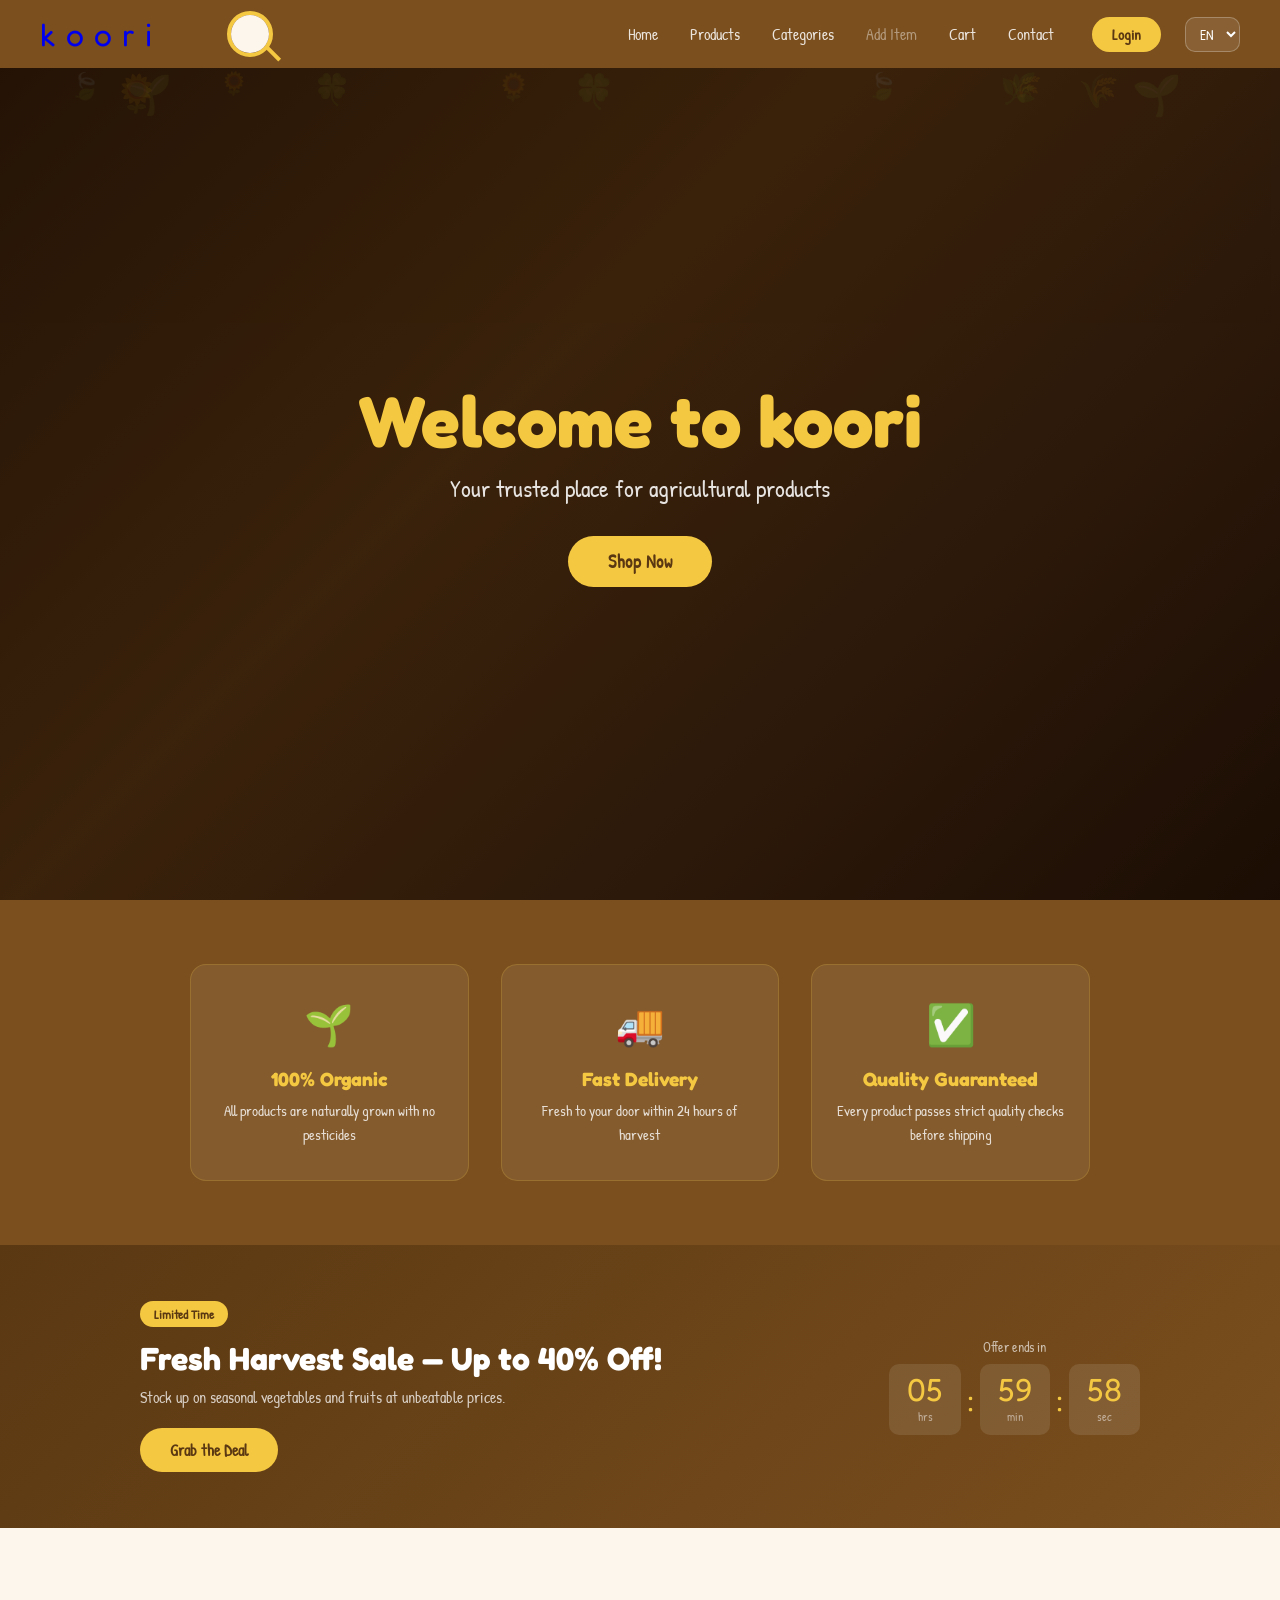
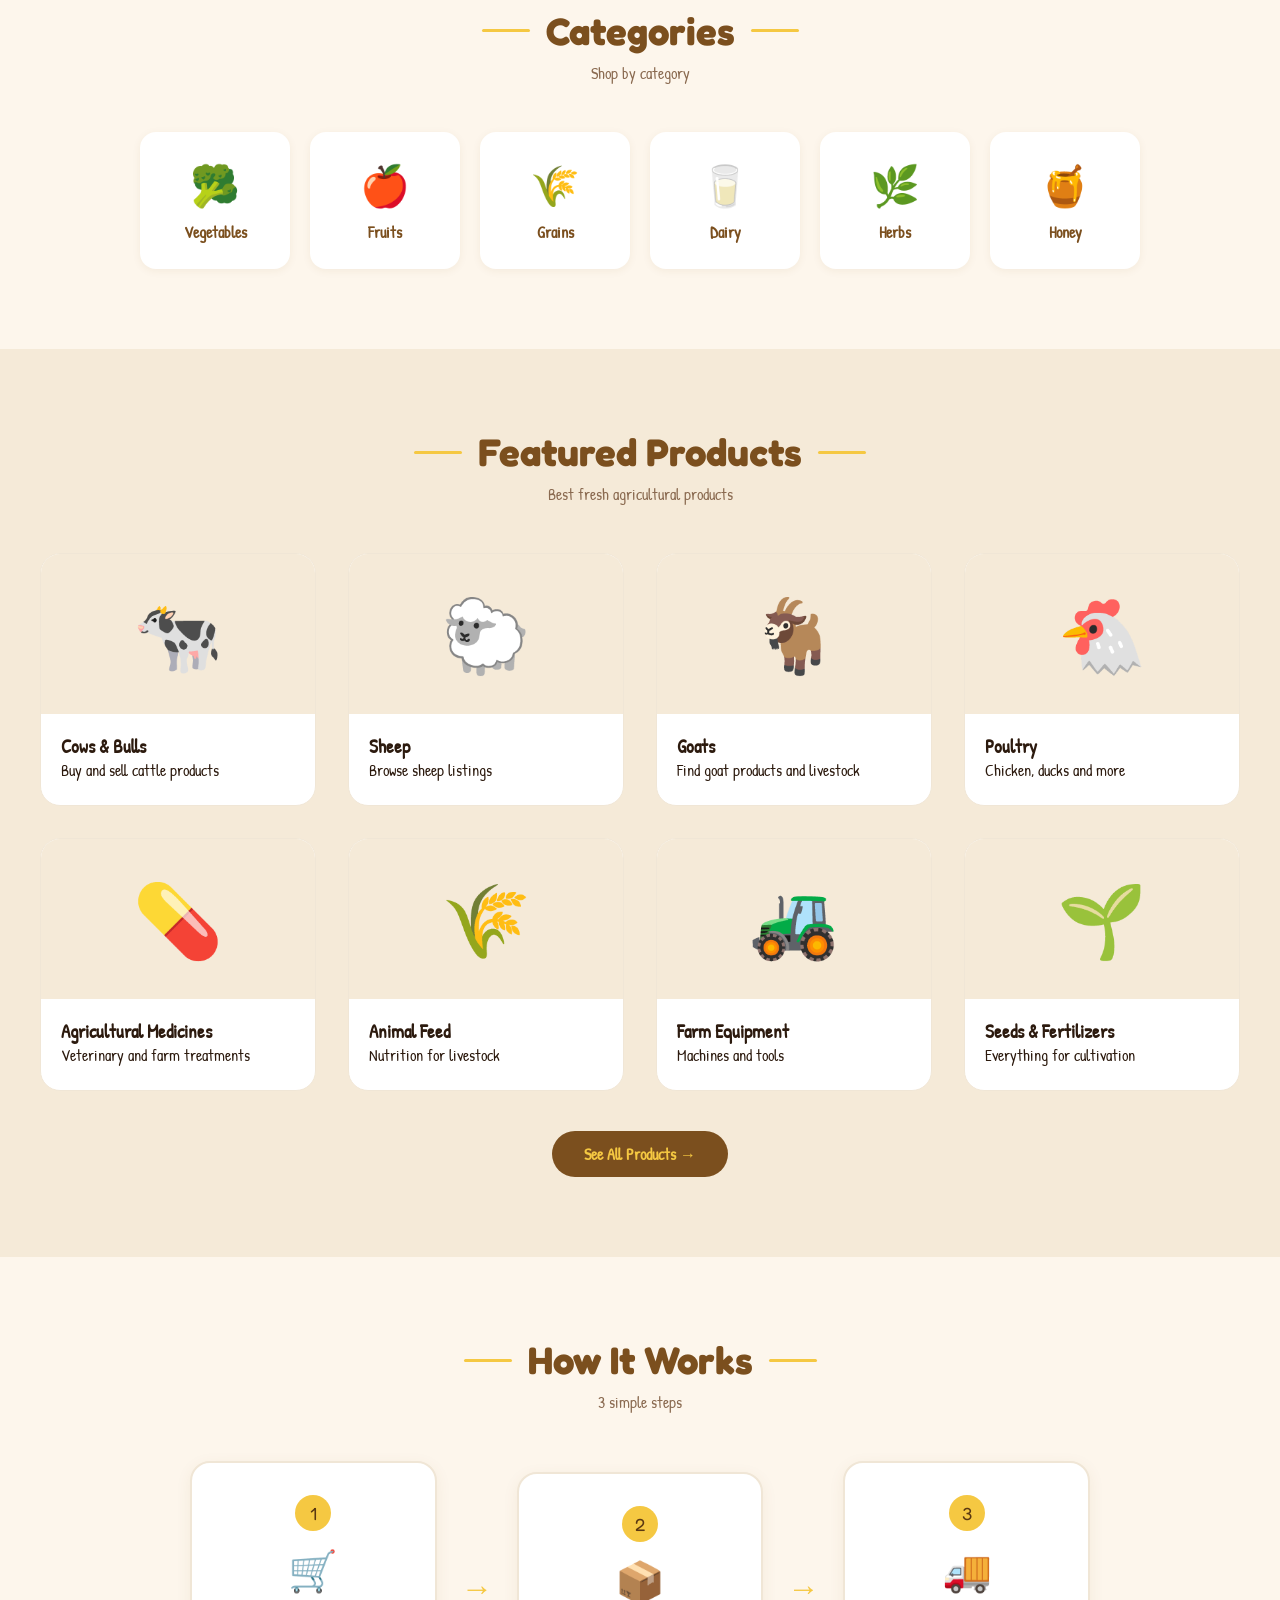
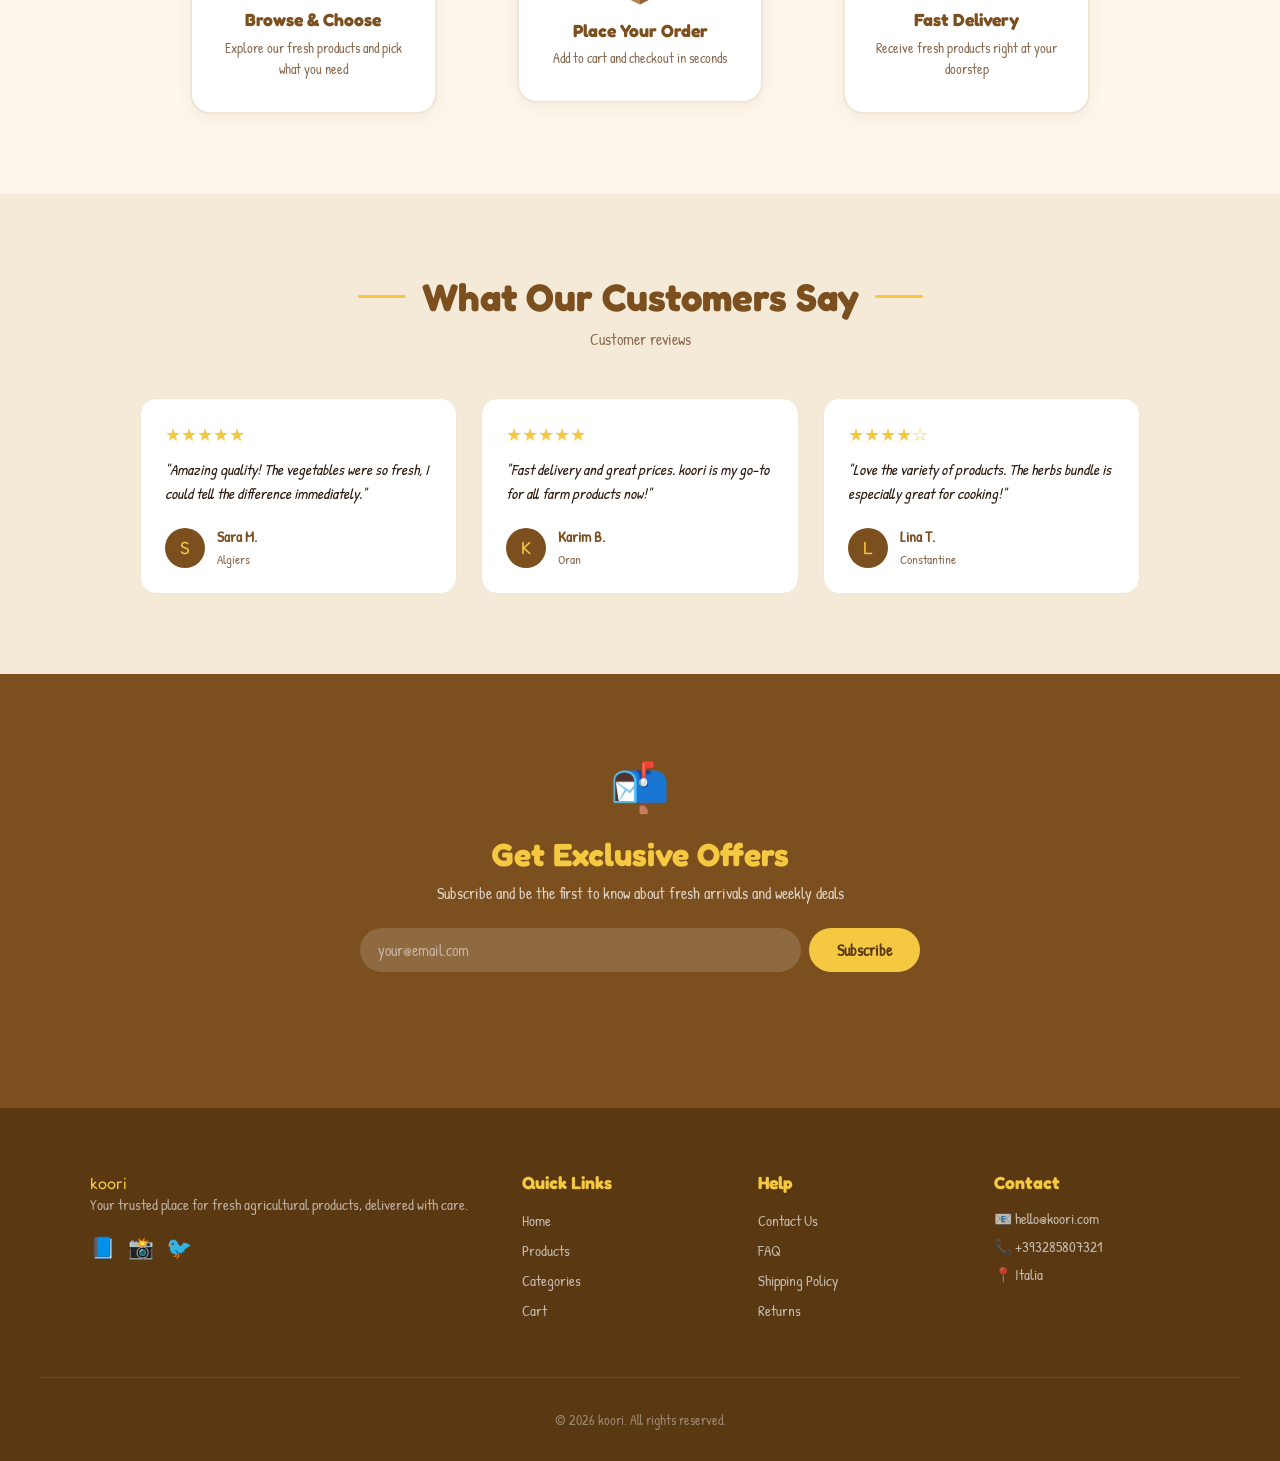
==== index.html @ bd0f0480 "Rename main.html to index.html and fix video source for GitHub Pages deployment" ====
<!DOCTYPE html>
<html lang="en">
<head>
    <meta charset="UTF-8">
    <meta name="viewport" content="width=device-width, initial-scale=1.0">
    <link rel="stylesheet" href="main.css">
    <title>koori</title>
    <link href="https://fonts.googleapis.com/css2?family=Patrick+Hand&family=Fredoka+One&display=swap" rel="stylesheet">
</head>
<body>

<header role="banner">
    <nav class="navbar" role="navigation" aria-label="Main navigation">
        <div class="koori-bg">
            <span class="koori-logo">
                <a href="index.html" class="link-logo" aria-label="koori home">
                <span class="koori-letter1" aria-hidden="true">k</span>
                <span class="koori-letter2" aria-hidden="true">o</span>
                <span class="koori-letter3" aria-hidden="true">o</span>
                <span class="koori-letter4" aria-hidden="true">r</span>
                <span class="koori-letter5" aria-hidden="true">i</span>
                </a>
            </span>

        </div>
        <div class="search-box">
        <input type="text" placeholder="Search products…" id="navSearch" aria-label="Search products" autocomplete="off"/>
        <button type="reset" aria-label="Clear search"></button>
        <div class="search-results" id="searchResults" role="listbox" aria-label="Search suggestions"></div>
        </div>
        <ul class="nav-links" role="list">
            <li><a href="index.html">Home</a></li>
            <li><a href="products.html">Products</a></li>
            <li><a href="categories.html">Categories</a></li>
            <li><a href="#" id="addItemLink">Add Item</a></li>
            <li><a href="cart.html">Cart <span id="cartCount" aria-live="polite" aria-label="items in cart"></span></a></li>
            <li><a href="contact.html">Contact</a></li>
        </ul>
        <button class="hamburger" id="hamburgerBtn" aria-expanded="false" aria-controls="mobileNav" aria-label="Toggle menu">
          <span></span><span></span><span></span>
        </button>
        <div class="nav-icons">
            <a href="login.html" class="login-btn">Login</a>
        </div>
        <div class="language-switcher">
            <select id="languageSelect" aria-label="Select language">
                <option value="en">EN</option>
                <option value="fr">FR</option>
                <option value="ar">AR</option>
                <option value="it">IT</option>
            </select>
        </div>
    </nav>
    <!-- Mobile Nav -->
    <nav class="mobile-nav" id="mobileNav" aria-label="Mobile navigation">
        <a href="index.html">Home</a>
        <a href="products.html">Products</a>
        <a href="categories.html">Categories</a>
        <a href="#" id="addItemLinkMobile">Add Item</a>
        <a href="cart.html">Cart</a>
        <a href="contact.html">Contact</a>
        <a href="login.html">Login</a>
    </nav>
</header>

<main id="main-content">

<!--HERO -->
<section class="hero" aria-label="Welcome banner">
    <video class="hero-video" autoplay muted loop playsinline aria-hidden="true">
        <source src="https://videos.pexels.com/video-files/2882993/2882993-hd_1920_1080_30fps.mp4" type="video/mp4">
    </video>
    <!-- Decorative leaves shown when no video -->
    <div class="hero-leaves" aria-hidden="true" id="heroLeaves"></div>
    <div class="hero-content">
        <h1 class="p1">Welcome to <span class="koori">koori</span></h1>
        <p>Your trusted place for agricultural products</p>
        <a href="products.html" class="hero-btn">Shop Now</a>
    </div>
</section>

<!--WHY KOORI-->
<section class="why-section" aria-label="Why choose koori">
    <div class="why-grid">
        <div class="why-card">
            <div class="why-icon">🌱</div>
            <h3>100% Organic</h3>
            <p>All products are naturally grown with no pesticides</p>
        </div>
        <div class="why-card">
            <div class="why-icon">🚚</div>
            <h3>Fast Delivery</h3>
            <p>Fresh to your door within 24 hours of harvest</p>
        </div>
        <div class="why-card">
            <div class="why-icon">✅</div>
            <h3>Quality Guaranteed</h3>
            <p>Every product passes strict quality checks before shipping</p>
        </div>
    </div>
</section>

<!--OFFERS BANNER-->
<section class="offers-section" aria-label="Current offers and deals">
    <div class="offers-content">
        <div class="offers-text">
            <span class="offers-tag">Limited Time</span>
            <h2>Fresh Harvest Sale — Up to 40% Off!</h2>
            <p>Stock up on seasonal vegetables and fruits at unbeatable prices.</p>
            <a href="products.html" class="offers-btn">Grab the Deal</a>
        </div>
        <div class="countdown-box">
            <p class="countdown-label">Offer ends in</p>
            <div class="countdown">
                <div class="cd-unit"><span id="cd-h">00</span><small>hrs</small></div>
                <div class="cd-sep">:</div>
                <div class="cd-unit"><span id="cd-m">00</span><small>min</small></div>
                <div class="cd-sep">:</div>
                <div class="cd-unit"><span id="cd-s">00</span><small>sec</small></div>
            </div>
        </div>
    </div>
</section>

<!--CATEGORIES-->
<section class="categories-section" id="categories">
    <div class="section-header">
        <h2 class="section-title"><span class="title-line"></span>Categories<span class="title-line"></span></h2>
        <p class="section-sub">Shop by Category</p>
    </div>
    <div class="categories-grid">
        <a href="categories.html?cat=vegetables" class="cat-card">
            <div class="cat-emoji">🥦</div>
            <span>Vegetables</span>
        </a>
        <a href="categories.html?cat=fruits" class="cat-card">
            <div class="cat-emoji">🍎</div>
            <span>Fruits</span>
        </a>
        <a href="categories.html?cat=grains" class="cat-card">
            <div class="cat-emoji">🌾</div>
            <span>Grains</span>
        </a>
        <a href="categories.html?cat=dairy" class="cat-card">
            <div class="cat-emoji">🥛</div>
            <span>Dairy</span>
        </a>
        <a href="categories.html?cat=herbs" class="cat-card">
            <div class="cat-emoji">🌿</div>
            <span>Herbs</span>
        </a>
        <a href="categories.html?cat=honey" class="cat-card">
            <div class="cat-emoji">🍯</div>
            <span>Honey</span>
        </a>
    </div>
</section>


<!-- AGRICULTURAL CATEGORIES-->
<section class="featured" id="featured">

    <div class="section-header">
        <h2 class="section-title">
            <span class="title-line"></span>
            Agricultural Categories
            <span class="title-line"></span>
        </h2>

        <p class="section-sub">
            Choose the category you're looking for
        </p>
    </div>

    <div class="products-grid">

        <a href="cows.html" class="product-card category-card">
            <div class="product-img">
                🐄
            </div>
            <div class="product-info">
                <h3>Cows & Bulls</h3>
                <p>Buy and sell cattle products</p>
            </div>
        </a>

        <a href="sheep.html" class="product-card category-card">
            <div class="product-img">
                🐑
            </div>
            <div class="product-info">
                <h3>Sheep</h3>
                <p>Browse sheep listings</p>
            </div>
        </a>

        <a href="goats.html" class="product-card category-card">
            <div class="product-img">
                🐐
            </div>
            <div class="product-info">
                <h3>Goats</h3>
                <p>Find goat products and livestock</p>
            </div>
        </a>

        <a href="poultry.html" class="product-card category-card">
            <div class="product-img">
                🐔
            </div>
            <div class="product-info">
                <h3>Poultry</h3>
                <p>Chicken, ducks and more</p>
            </div>
        </a>

        <a href="medicines.html" class="product-card category-card">
            <div class="product-img">
                💊
            </div>
            <div class="product-info">
                <h3>Agricultural Medicines</h3>
                <p>Veterinary and farm treatments</p>
            </div>
        </a>

        <a href="feed.html" class="product-card category-card">
            <div class="product-img">
                🌾
            </div>
            <div class="product-info">
                <h3>Animal Feed</h3>
                <p>Nutrition for livestock</p>
            </div>
        </a>

        <a href="equipment.html" class="product-card category-card">
            <div class="product-img">
                🚜
            </div>
            <div class="product-info">
                <h3>Farm Equipment</h3>
                <p>Machines and tools</p>
            </div>
        </a>

        <a href="fertilizers.html" class="product-card category-card">
            <div class="product-img">
                🌱
            </div>
            <div class="product-info">
                <h3>Seeds & Fertilizers</h3>
                <p>Everything for cultivation</p>
            </div>
        </a>

    </div>
    <div class="featured-cta">
        <a href="products.html" class="see-all-btn">See All Listings →</a>
    </div>

</section>

<!--HOW IT WORKS -->
<section class="how-section">
    <div class="section-header">
        <h2 class="section-title"><span class="title-line"></span>How It Works<span class="title-line"></span></h2>
        <p class="section-sub">3 Simple Steps</p>
    </div>
    <div class="how-grid">
        <div class="how-step">
            <div class="how-num">1</div>
            <div class="how-icon">🛒</div>
            <h3>Browse & Choose</h3>
            <p>Explore our fresh products and pick what you need</p>
        </div>
        <div class="how-arrow">→</div>
        <div class="how-step">
            <div class="how-num">2</div>
            <div class="how-icon">📦</div>
            <h3>Place Your Order</h3>
            <p>Add to cart and checkout in seconds</p>
        </div>
        <div class="how-arrow">→</div>
        <div class="how-step">
            <div class="how-num">3</div>
            <div class="how-icon">🚚</div>
            <h3>Fast Delivery</h3>
            <p>Receive fresh products right at your doorstep</p>
        </div>
    </div>
</section>

<!--TESTIMONIALS -->
<section class="testimonials-section">
    <div class="section-header">
        <h2 class="section-title"><span class="title-line"></span>What Our Customers Say<span class="title-line"></span></h2>
        <p class="section-sub">آراء عملائنا</p>
    </div>
    <div class="testimonials-grid">
        <div class="testi-card">
            <div class="testi-stars">★★★★★</div>
            <p class="testi-text">"Amazing quality! The vegetables were so fresh, I could tell the difference immediately."</p>
            <div class="testi-author">
                <div class="testi-avatar">S</div>
                <div>
                    <strong>Sara M.</strong>
                    <span>Algiers</span>
                </div>
            </div>
        </div>
        <div class="testi-card">
            <div class="testi-stars">★★★★★</div>
            <p class="testi-text">"Fast delivery and great prices. koori is my go-to for all farm products now!"</p>
            <div class="testi-author">
                <div class="testi-avatar">K</div>
                <div>
                    <strong>Karim B.</strong>
                    <span>Oran</span>
                </div>
            </div>
        </div>
        <div class="testi-card">
            <div class="testi-stars">★★★★☆</div>
            <p class="testi-text">"Love the variety of products. The herbs bundle is especially great for cooking!"</p>
            <div class="testi-author">
                <div class="testi-avatar">L</div>
                <div>
                    <strong>Lina T.</strong>
                    <span>Constantine</span>
                </div>
            </div>
        </div>
    </div>
</section>

<!-- ═══ NEWSLETTER ═══ -->
<section class="newsletter-section" aria-label="Newsletter signup">
    <div class="newsletter-box">
        <div class="newsletter-icon" aria-hidden="true">📬</div>
        <h2>Get Exclusive Offers</h2>
        <p>Subscribe and be the first to know about fresh arrivals and weekly deals</p>
        <form class="newsletter-form" onsubmit="subscribeNewsletter(event)" novalidate>
            <input type="email" id="newsletterEmail" placeholder="your@email.com" class="newsletter-input" required aria-label="Email address for newsletter">
            <button type="submit" class="newsletter-btn">Subscribe</button>
        </form>
        <p class="newsletter-note" id="newsletterMsg" role="status" aria-live="polite"></p>
    </div>
</section>

</main>

<!--FOOTER -->
<footer class="footer" role="contentinfo">
    <div class="footer-grid">
        <div class="footer-brand">
            <span class="koori">koori</span>
            <p>Your trusted place for fresh agricultural products, delivered with care.</p>
            <div class="footer-socials">
                <a href="#">📘</a>
                <a href="#">📸</a>
                <a href="#">🐦</a>
            </div>
        </div>
        <div class="footer-links-col">
            <h4>Quick Links</h4>
            <ul>
                <li><a href="index.html">Home</a></li>
                <li><a href="products.html">Products</a></li>
                <li><a href="categories.html">Categories</a></li>
                <li><a href="cart.html">Cart</a></li>
            </ul>
        </div>
        <div class="footer-links-col">
            <h4>Help</h4>
            <ul>
                <li><a href="contact.html">Contact Us</a></li>
                <li><a href="#">FAQ</a></li>
                <li><a href="#">Shipping Policy</a></li>
                <li><a href="#">Returns</a></li>
            </ul>
        </div>
        <div class="footer-links-col">
            <h4>Contact</h4>
            <ul>
                <li>📧 hello@koori.com</li>
                <li>📞 +393285807321</li>
                <li>📍 Italia</li>
            </ul>
        </div>
    </div>
    <div class="footer-bottom">
        <p>© 2026 koori. All rights reserved.</p>
    </div>
</footer>
<!-- toast -->
<div class="cart-toast" id="cartToast" role="status" aria-live="polite"></div>

<script src="main.js"></script>
</body>
</html>
---- main.css ----
/*VARIABLES */
:root {
  --brown:      #7B4F1E;
  --brown-dark: #5a3812;
  --gold:       #F5C842;
  --gold-light: #fde98a;
  --cream:      #fdf6ec;
  --cream-dark: #f5ead8;
  --text:       #2c1a0e;
  --text-muted: #8a6a50;
  --white:      #ffffff;
  --radius:     10px;
  --nav-h:      68px;
}

/*RESET */
*, *::before, *::after { box-sizing: border-box; margin: 0; padding: 0; }
html { scroll-behavior: smooth; }

body {
  font-family: 'Patrick Hand', cursive;
  background: var(--cream);
  color: var(--text);
  min-height: 100vh;
}

/* SKIP LINK (accessibility)*/
.skip-link {
  position: absolute; top: -100%; left: 1rem;
  background: var(--gold); color: var(--brown-dark);
  padding: 8px 18px; border-radius: 0 0 8px 8px;
  font-weight: 700; z-index: 9999; text-decoration: none;
  transition: top 0.2s;
}
.skip-link:focus { top: 0; }
/*SHARED SECTION HELPERS*/
.section-header { text-align: center; margin-bottom: 3rem; }

.section-title {
  display: flex;
  align-items: center;
  justify-content: center;
  gap: 1rem;
  font-family: 'Fredoka One', cursive;
  font-size: clamp(1.8rem, 4vw, 2.4rem);
  color: var(--brown);
  margin-bottom: 0.5rem;
}

.title-line {
  display: inline-block;
  width: 48px;
  height: 3px;
  background: var(--gold);
  border-radius: 99px;
  flex-shrink: 0;
}

.section-sub { color: var(--text-muted); font-size: 1rem; }

/*NAVBAR*/
.navbar {
  display: flex;
  align-items: center;
  gap: 1.5rem;
  padding: 0 2.5rem;
  height: var(--nav-h);
  background: var(--brown);
  position: sticky;
  top: 0;
  z-index: 100;
  flex-wrap: wrap;
}

.koori-bg { display: inline-block; flex-shrink: 0; }

.koori-logo {
  font-family: 'Fredoka One', cursive;
  font-size: 32px;
  color: var(--gold);
  letter-spacing: 1px;
  display: flex;
  gap: 3px;
  cursor: grab;
  text-decoration: none;
}
.link-logo { text-decoration: none; }

/* animated letters */
.koori-letter1 { display: inline-block; animation: floatLetter 1.00s ease-in-out infinite; }
.koori-letter2 { display: inline-block; animation: floatLetter 1.09s ease-in-out infinite; }
.koori-letter3 { display: inline-block; animation: floatLetter 1.18s ease-in-out infinite; }
.koori-letter4 { display: inline-block; animation: floatLetter 1.27s ease-in-out infinite; }
.koori-letter5 { display: inline-block; animation: floatLetter 1.36s ease-in-out infinite; }

@keyframes floatLetter {
  0%, 100% { transform: translateY(0);     color: var(--gold); }
  50%       { transform: translateY(-6px);  color: var(--gold-light); }
}

/* search bar */
.search-box {
  font-size: 16px;
  border: solid 0.3em #F5C842;
  display: inline-block;
  position: relative;
  border-radius: 2.5em;
  margin-left: 50px;
  flex-shrink: 0;
}
.search-box input[type="text"] {
  font-family: 'Patrick Hand', cursive;
  font-size: 15px;
  font-weight: bold;
  color: #2c1a0e;
  width: 2.5em;
  height: 2.5em;
  padding: 0.3em 2.1em 0.3em 0.4em;
  border: none;
  box-sizing: border-box;
  border-radius: 2.5em;
  background: #fdf6ec;
  transition: width 800ms cubic-bezier(0.68, -0.55, 0.27, 1.55) 150ms;
  cursor: pointer;
}
.search-box input[type="text"]:focus { outline: none; cursor: text; }
.search-box input[type="text"]:focus,
.search-box input[type="text"]:not(:placeholder-shown) {
  width: 16em;
  transition: width 800ms cubic-bezier(0.68, -0.55, 0.27, 1.55);
}
.search-box input[type="text"]:focus + button[type="reset"],
.search-box input[type="text"]:not(:placeholder-shown) + button[type="reset"] {
  transform: rotate(-45deg) translateY(0);
  transition: transform 150ms ease-out 800ms;
}
.search-box input[type="text"]:focus + button[type="reset"]:after,
.search-box input[type="text"]:not(:placeholder-shown) + button[type="reset"]:after {
  opacity: 1;
  transition: top 150ms ease-out 950ms, right 150ms ease-out 950ms,
              opacity 150ms ease 950ms;
}
.search-box button[type="reset"] {
  background-color: transparent;
  width: 1.4em; height: 1.4em;
  border: 0; padding: 0; outline: 0; cursor: pointer;
  display: flex; justify-content: center; align-items: center;
  position: absolute;
  top: calc(2.5em / 2 - 1.4em / 2);
  right: calc(2.5em / 2 - 1.4em / 2);
  transform: rotate(-45deg) translateY(calc(2.5em - 0.3em));
  transition: transform 150ms ease-out 150ms;
}
.search-box button[type="reset"]:before,
.search-box button[type="reset"]:after {
  content: "";
  background-color: #F5C842;
  width: 0.3em; height: 1.4em;
  position: absolute;
}
.search-box button[type="reset"]:after {
  transform: rotate(90deg);
  opacity: 0;
  transition: transform 150ms ease-out, opacity 150ms ease-out;
}
/* nav links */
.nav-links { display: flex; list-style: none; gap: 0.25rem; margin-left: auto; }
.nav-links a {
  display: block; padding: 6px 14px;
  color: rgba(255,255,255,0.85); text-decoration: none;
  font-size: 1rem; border-radius: var(--radius);
  transition: background 0.2s, color 0.2s;
}
.nav-links a:hover,
.nav-links a:focus { background: rgba(245,200,66,0.15); color: var(--gold); outline: none; }

/* hamburger */
.hamburger {
  display: none; flex-direction: column; justify-content: center; gap: 5px;
  width: 36px; height: 36px; background: none; border: none;
  cursor: pointer; margin-left: auto; padding: 4px;
}
.hamburger span {
  display: block; height: 3px; background: var(--gold);
  border-radius: 3px; transition: transform 0.3s, opacity 0.3s;
}
.hamburger[aria-expanded="true"] span:nth-child(1) { transform: translateY(8px) rotate(45deg); }
.hamburger[aria-expanded="true"] span:nth-child(2) { opacity: 0; }
.hamburger[aria-expanded="true"] span:nth-child(3) { transform: translateY(-8px) rotate(-45deg); }

/* mobile dropdown */
.mobile-nav {
  display: none; flex-direction: column; gap: 0;
  background: var(--brown-dark); padding: 0.5rem 1rem 1rem;
}
.mobile-nav.open { display: flex; }
.mobile-nav a {
  color: rgba(255,255,255,0.85); text-decoration: none;
  padding: 10px 6px; border-bottom: 1px solid rgba(255,255,255,0.08);
  font-size: 1rem; transition: color 0.2s;
}
.mobile-nav a:hover { color: var(--gold); }

/* login + language */
.nav-icons { flex-shrink: 0; }
.login-btn {
  display: inline-block; padding: 7px 20px;
  background: var(--gold); color: var(--brown-dark);
  font-family: 'Patrick Hand', cursive; font-size: 0.95rem;
  font-weight: 700; text-decoration: none; border-radius: 99px;
  transition: background 0.2s, transform 0.15s;
}
.login-btn:hover { background: var(--gold-light); transform: scale(1.04); }

.language-switcher select {
  padding: 6px 10px; border-radius: var(--radius);
  border: 1.5px solid rgba(255,255,255,0.25);
  background: rgba(255,255,255,0.1); color: var(--white);
  font-family: 'Patrick Hand', cursive; font-size: 0.9rem;
  outline: none; cursor: pointer;
  transition: border-color 0.2s;
}
.language-switcher select:hover,
.language-switcher select:focus { border-color: var(--gold); }
.language-switcher option { background: var(--brown-dark); color: var(--white); }

/* cart badge */
#cartCount {
  display: none;
  background: var(--gold);
  color: var(--brown-dark);
  font-size: 0.7rem;
  font-weight: 700;
  border-radius: 99px;
  padding: 1px 6px;
  margin-left: 4px;
  vertical-align: middle;
}

/*hero*/
.hero {
  position: relative; width: 100%;
  height: calc(100vh - var(--nav-h)); min-height: 480px;
  overflow: hidden; display: flex; align-items: center; justify-content: center;
  /* Fallback gradient when video isn't available */
  background: linear-gradient(135deg, #2d1a08 0%, #5a3812 40%, #3d2510 70%, #1a0d04 100%);
}
.hero-video {
  position: absolute; inset: 0;
  width: 100%; height: 100%; object-fit: cover; z-index: 0;
}
/* decorative floating leaves shown when video fails */
.hero-leaves {
  position: absolute; inset: 0; z-index: 1; pointer-events: none; overflow: hidden;
}
.hero-leaf {
  position: absolute; font-size: 2rem; opacity: 0.15;
  animation: leafDrift linear infinite;
}
@keyframes leafDrift {
  0%   { transform: translateY(110%) rotate(0deg); opacity: 0; }
  10%  { opacity: 0.15; }
  90%  { opacity: 0.10; }
  100% { transform: translateY(-10%) rotate(360deg); opacity: 0; }
}
.hero::after {
  content: ''; position: absolute; inset: 0;
  background: rgba(30,14,4,0.52); z-index: 1;
}

.hero-content {
  position: relative; z-index: 2; text-align: center;
  color: var(--white); padding: 2rem;
  animation: heroFadeUp 0.9s ease both;
}
.hero-content h1 {
  font-family: 'Fredoka One', cursive;
  font-size: clamp(2.4rem, 6vw, 4.5rem);
  color: var(--gold); margin-bottom: 0.75rem; line-height: 1.1;
}
.hero-content p {
  font-size: clamp(1rem, 2.5vw, 1.5rem);
  color: rgba(255,255,255,0.88); margin-bottom: 2rem;
}
.hero-btn {
  display: inline-block; padding: 14px 40px;
  background: var(--gold); color: var(--brown-dark);
  font-family: 'Patrick Hand', cursive; font-size: 1.1rem;
  font-weight: 700; text-decoration: none; border-radius: 99px;
  letter-spacing: 0.5px; transition: background 0.2s, transform 0.2s;
}
.hero-btn:hover { background: var(--gold-light); transform: scale(1.06); }

/* koori brand word (here)*/
.koori {
  display: inline-block;
  font-family: 'Fredoka One', cursive;
  color: var(--gold);
  font-size: inherit;
  animation: kooriPulse 1.2s ease-in-out infinite;
  cursor: default;
}
.koori:hover {
  text-shadow: 0 0 12px var(--gold), 0 0 28px var(--gold);
  animation-play-state: paused;
}

@keyframes kooriPulse {
  0%, 50%, 100% { transform: scale(1); }
  25%, 75%      { transform: scale(1.12); }
}
@keyframes heroFadeUp {
  from { opacity: 0; transform: translateY(28px); }
  to   { opacity: 1; transform: translateY(0); }
}

/*WHY KOORI*/
.why-section {
  padding: 4rem 2.5rem;
  background: var(--brown);          /* dark brown so white text is readable */
}
.why-grid {
  display: grid;
  grid-template-columns: repeat(auto-fit, minmax(220px, 1fr));
  gap: 2rem; max-width: 900px; margin: 0 auto;
}
.why-card {
  text-align: center; padding: 2rem 1.5rem;
  background: rgba(255,255,255,0.07);
  border-radius: 16px;
  border: 1px solid rgba(245,200,66,0.2);
  transition: transform 0.25s, background 0.25s;
}
.why-card:hover {
  transform: translateY(-6px);
  background: rgba(255,255,255,0.12);
}
.why-icon { font-size: 2.5rem; margin-bottom: 1rem; }
.why-card h3 {
  font-family: 'Fredoka One', cursive;
  color: var(--gold); font-size: 1.2rem; margin-bottom: 0.5rem;
}
.why-card p { color: rgba(255,255,255,0.80); font-size: 0.95rem; line-height: 1.6; }
/*OFFERS BANNER*/
.offers-section {
  padding: 3.5rem 2.5rem;
  background: linear-gradient(135deg, var(--brown-dark), var(--brown));
}
.offers-content {
  max-width: 1000px; margin: 0 auto;
  display: flex; align-items: center;
  justify-content: space-between; gap: 2rem;
  flex-wrap: wrap;
}
.offers-tag {
  display: inline-block; padding: 4px 14px;
  background: var(--gold); color: var(--brown-dark);
  border-radius: 99px; font-size: 0.82rem;
  font-weight: 700; margin-bottom: 0.75rem;
}
.offers-text h2 {
  font-family: 'Fredoka One', cursive;
  font-size: clamp(1.4rem, 3vw, 2rem);
  color: var(--white); margin-bottom: 0.5rem;
}
.offers-text p { color: rgba(255,255,255,0.75); margin-bottom: 1.25rem; }
.offers-btn {
  display: inline-block; padding: 11px 30px;
  background: var(--gold); color: var(--brown-dark);
  font-family: 'Patrick Hand', cursive; font-size: 1rem;
  font-weight: 700; text-decoration: none; border-radius: 99px;
  transition: background 0.2s, transform 0.15s;
}
.offers-btn:hover { background: var(--gold-light); transform: scale(1.05); }

/* countdown */
.countdown-box { text-align: center; }
.countdown-label { color: rgba(255,255,255,0.65); font-size: 0.85rem; margin-bottom: 0.5rem; }
.countdown { display: flex; align-items: center; gap: 6px; }
.cd-unit {
  display: flex; flex-direction: column; align-items: center;
  background: rgba(255,255,255,0.1); border-radius: 10px;
  padding: 10px 18px; min-width: 64px;
}
.cd-unit span {
  font-family: 'Fredoka One', cursive;
  font-size: 2rem; color: var(--gold); line-height: 1;
}
.cd-unit small { color: rgba(255,255,255,0.5); font-size: 0.75rem; margin-top: 2px; }
.cd-sep { font-family: 'Fredoka One', cursive; font-size: 2rem; color: var(--gold); }
/*CATEGORIES*/
.categories-section { padding: 5rem 2.5rem; background: var(--cream); }
.categories-grid {
  display: grid;
  grid-template-columns: repeat(auto-fill, minmax(150px, 1fr));
  gap: 1.25rem; max-width: 1000px; margin: 0 auto;
}
.cat-card {
  display: flex; flex-direction: column; align-items: center;
  gap: 0.6rem; padding: 1.5rem 1rem;
  background: var(--white); border-radius: 16px;
  border: 2px solid transparent; text-decoration: none;
  color: var(--brown); font-size: 1rem; font-weight: 700;
  transition: border-color 0.2s, transform 0.2s, background 0.2s;
  box-shadow: 0 2px 8px rgba(123,79,30,0.07);
}
.cat-card:hover {
  border-color: var(--gold);
  background: #fffbf0;
  transform: translateY(-4px);
  box-shadow: 0 8px 20px rgba(123,79,30,0.13);
}
.cat-emoji { font-size: 2.5rem; }

/*FEATURED*/
.featured { padding: 5rem 2.5rem; background: var(--cream-dark); }

.products-grid {
  display: grid;
  grid-template-columns: repeat(auto-fill, minmax(260px, 1fr));
  gap: 2rem; max-width: 1200px; margin: 0 auto;
}

/* product card (shared by featured & category pages) */
.product-card {
  position: relative;
  display: flex; flex-direction: column;
  text-decoration: none; color: inherit;
  background: var(--white);
  border-radius: 20px; overflow: hidden;
  border: 1.5px solid #f0e6d6;
  transition: transform 0.3s ease, box-shadow 0.3s ease;
  animation: cardFadeUp 0.5s ease both;
}
.product-card:hover {
  transform: translateY(-8px);
  box-shadow: 0 15px 30px rgba(123,79,30,0.13);
}

/* category variant */

.product-img {
  height: 160px;
  display: flex; align-items: center; justify-content: center;
  background: var(--cream-dark); font-size: 72px;
  transition: transform 0.3s ease;
}
.product-card:hover .product-img { transform: scale(1.05); }

.product-info { padding: 1.25rem 1.25rem 1.5rem; flex-grow: 1; display: flex; flex-direction: column; }
.product-name {
  font-family: 'Fredoka One', cursive;
  color: var(--brown); font-size: 1.1rem; margin-bottom: 0.3rem;
}
.product-desc { color: var(--text-muted); font-size: 0.88rem; flex-grow: 1; margin-bottom: 0.75rem; }
.product-price { color: var(--brown); font-weight: 700; font-size: 1.05rem; margin-bottom: 0.9rem; }

.add-to-cart-btn {
  display: flex; align-items: center; justify-content: center; gap: 6px;
  padding: 9px 0; border: none; border-radius: 99px;
  background: var(--brown); color: var(--gold);
  font-family: 'Patrick Hand', cursive; font-size: 0.95rem;
  cursor: pointer; transition: background 0.2s, transform 0.15s;
  width: 100%;
}
.add-to-cart-btn:hover { background: var(--brown-dark); transform: scale(1.03); }

/* badge */
.product-badge {
  position: absolute; top: 12px; right: 12px;
  padding: 4px 12px; border-radius: 99px;
  font-size: 0.75rem; font-weight: 700;
  color: var(--white); z-index: 2;
}
.product-badge.new     { background: #786038; }
.product-badge.sale    { background: #c0392b; }
.product-badge.popular { background: #a67c43; }

/* see all */
.featured-cta { text-align: center; margin-top: 2.5rem; }
.see-all-btn {
  display: inline-block; padding: 12px 32px;
  background: var(--brown); color: var(--gold);
  font-family: 'Patrick Hand', cursive; font-size: 1rem;
  font-weight: 700; text-decoration: none; border-radius: 99px;
  transition: background 0.2s, transform 0.15s;
}
.see-all-btn:hover { background: var(--brown-dark); transform: scale(1.04); }

@keyframes cardFadeUp {
  from { opacity: 0; transform: translateY(20px); }
  to   { opacity: 1; transform: translateY(0); }
}

/*HOW IT WORKS*/
.how-section { padding: 5rem 2.5rem; background: var(--cream); }

.how-grid {
  display: flex;
  align-items: center;
  justify-content: center;
  gap: 1.5rem;
  max-width: 900px;
  margin: 0 auto;
  flex-wrap: wrap;
}

.how-step {
  flex: 1; min-width: 200px; max-width: 260px;
  text-align: center; padding: 2rem 1.5rem;
  background: var(--white); border-radius: 20px;
  border: 2px solid #f0e6d6;
  box-shadow: 0 4px 16px rgba(123,79,30,0.07);
  transition: transform 0.25s, box-shadow 0.25s;
}
.how-step:hover {
  transform: translateY(-6px);
  box-shadow: 0 12px 28px rgba(123,79,30,0.13);
}

.how-num {
  display: inline-flex; align-items: center; justify-content: center;
  width: 36px; height: 36px; border-radius: 50%;
  background: var(--gold); color: var(--brown-dark);
  font-family: 'Fredoka One', cursive; font-size: 1.1rem;
  margin-bottom: 0.75rem;
}
.how-icon { font-size: 2.5rem; margin-bottom: 0.75rem; }
.how-step h3 {
  font-family: 'Fredoka One', cursive;
  color: var(--brown); font-size: 1.1rem; margin-bottom: 0.4rem;
}
.how-step p { color: var(--text-muted); font-size: 0.9rem; line-height: 1.5; }

.how-arrow {
  font-size: 2rem; color: var(--gold);
  flex-shrink: 0; user-select: none;
}

/*TESTIMONIALS*/
.testimonials-section { padding: 5rem 2.5rem; background: var(--cream-dark); }
.testimonials-grid {
  display: grid;
  grid-template-columns: repeat(auto-fill, minmax(260px, 1fr));
  gap: 1.5rem; max-width: 1000px; margin: 0 auto;
}
.testi-card {
  background: var(--white); border-radius: 16px;
  padding: 1.5rem; border: 1.5px solid #f0e6d6;
  transition: transform 0.25s, box-shadow 0.25s;
}
.testi-card:hover {
  transform: translateY(-4px);
  box-shadow: 0 10px 24px rgba(123,79,30,0.10);
}
.testi-stars { color: var(--gold); font-size: 1.1rem; margin-bottom: 0.75rem; }
.testi-text {
  font-size: 0.95rem; color: var(--text);
  line-height: 1.6; margin-bottom: 1.25rem; font-style: italic;
}
.testi-author { display: flex; align-items: center; gap: 0.75rem; }
.testi-avatar {
  width: 40px; height: 40px; border-radius: 50%;
  background: var(--brown); color: var(--gold);
  font-family: 'Fredoka One', cursive; font-size: 1.1rem;
  display: flex; align-items: center; justify-content: center;
  flex-shrink: 0;
}
.testi-author strong { display: block; color: var(--brown); font-size: 0.95rem; }
.testi-author span   { color: var(--text-muted); font-size: 0.82rem; }

/*NEWSLETTER*/
.newsletter-section { padding: 5rem 2.5rem; background: var(--brown); }
.newsletter-box { max-width: 560px; margin: 0 auto; text-align: center; }
.newsletter-icon { font-size: 3rem; margin-bottom: 1rem; }
.newsletter-box h2 {
  font-family: 'Fredoka One', cursive;
  font-size: 2rem; color: var(--gold); margin-bottom: 0.5rem;
}
.newsletter-box > p { color: rgba(255,255,255,0.75); margin-bottom: 1.5rem; }
.newsletter-form {
  display: flex; gap: 0.5rem; flex-wrap: wrap; justify-content: center;
}
.newsletter-input {
  flex: 1; min-width: 220px; height: 44px; padding: 0 18px;
  border: none; outline: none; border-radius: 99px;
  font-family: 'Patrick Hand', cursive; font-size: 1rem;
  background: rgba(255,255,255,0.15); color: var(--white);
  transition: background 0.2s;
}
.newsletter-input::placeholder { color: rgba(255,255,255,0.5); }
.newsletter-input:focus { background: rgba(255,255,255,0.22); }
.newsletter-btn {
  height: 44px; padding: 0 28px; border: none; border-radius: 99px;
  background: var(--gold); color: var(--brown-dark);
  font-family: 'Patrick Hand', cursive; font-size: 1rem;
  font-weight: 700; cursor: pointer;
  transition: background 0.2s, transform 0.15s;
}
.newsletter-btn:hover { background: var(--gold-light); transform: scale(1.05); }
.newsletter-note {
  margin-top: 0.75rem; color: var(--gold-light);
  font-size: 0.9rem; min-height: 1.2rem;
}

/*FOOTER*/
.footer { background: var(--brown-dark); padding: 4rem 2.5rem 2rem; }
.footer-grid {
  display: grid;
  grid-template-columns: 2fr 1fr 1fr 1fr;
  gap: 2.5rem; max-width: 1100px; margin: 0 auto 3rem;
}

.footer-logo {
  font-family: 'Fredoka One', cursive;
  font-size: 2rem; color: var(--gold);
  display: block; margin-bottom: 0.75rem;
}
.footer-brand p {
  color: rgba(255,255,255,0.6);
  font-size: 0.92rem; line-height: 1.6; margin-bottom: 1rem;
}
.footer-socials { display: flex; gap: 0.75rem; }
.footer-socials a {
  font-size: 1.3rem; text-decoration: none;
  transition: transform 0.2s;
}
.footer-socials a:hover { transform: scale(1.2); }

.footer-links-col h4 {
  font-family: 'Fredoka One', cursive;
  color: var(--gold); font-size: 1.1rem; margin-bottom: 1rem;
}
.footer-links-col ul { list-style: none; }
.footer-links-col ul li { margin-bottom: 0.5rem; }
.footer-links-col ul li a {
  color: rgba(255,255,255,0.65); text-decoration: none;
  font-size: 0.92rem; transition: color 0.2s;
}
.footer-links-col ul li a:hover { color: var(--gold); }
.footer-links-col ul li:not(:has(a)) {
  color: rgba(255,255,255,0.65); font-size: 0.92rem;
}

.footer-bottom {
  text-align: center; padding-top: 2rem;
  border-top: 1px solid rgba(255,255,255,0.1);
  color: rgba(255,255,255,0.4); font-size: 0.88rem;
}

/*CART TOAST*/
.cart-toast {
  position: fixed; bottom: 2rem; left: 50%;
  transform: translateX(-50%) translateY(80px);
  background: var(--brown); color: var(--gold);
  font-family: 'Patrick Hand', cursive; font-size: 1rem;
  padding: 12px 28px; border-radius: 99px;
  opacity: 0; transition: all 0.35s ease;
  z-index: 999; pointer-events: none;
  white-space: nowrap;
}
.cart-toast.show { opacity: 1; transform: translateX(-50%) translateY(0); }

/* ═══════════════════════════════════════════
   RESPONSIVE
   ═══════════════════════════════════════════ */
@media (max-width: 860px) {
  .navbar    { height: auto; padding: 1rem 1.25rem; gap: 0.75rem; }
  .nav-links { display: none; }
  .hamburger { display: flex; }
  .nav-search { width: 100%; order: 3; }
  .footer-grid { grid-template-columns: 1fr 1fr; }
  .how-arrow   { display: none; }
  .how-step    { max-width: 100%; }
}

@media (max-width: 580px) {
  .nav-links  { display: none; }
  .footer-grid { grid-template-columns: 1fr; }
  .offers-content { flex-direction: column; text-align: center; }
  .products-grid {
    grid-template-columns: repeat(auto-fill, minmax(160px, 1fr));
    gap: 1rem;
  }
  .product-img { height: 120px; }
  .how-grid    { flex-direction: column; align-items: stretch; }
}

/* ── FOCUS STYLES (accessibility) ── */
a:focus-visible, button:focus-visible, select:focus-visible, input:focus-visible {
  outline: 2px solid var(--gold);
  outline-offset: 2px;
}

/* ── SEARCH RESULTS DROPDOWN ── */
.search-results {
  position: absolute; top: calc(100% + 6px); left: 0;
  background: var(--white); border-radius: 12px;
  box-shadow: 0 8px 24px rgba(0,0,0,0.12);
  width: 260px; z-index: 200; overflow: hidden;
  display: none;
}
.search-results.open { display: block; }
.search-result-item {
  display: flex; align-items: center; gap: 10px;
  padding: 10px 14px; text-decoration: none; color: var(--text);
  font-size: 0.95rem; transition: background 0.15s;
  border-bottom: 1px solid #f0e6d6;
}
.search-result-item:last-child { border-bottom: none; }
.search-result-item:hover { background: var(--cream); color: var(--brown); }
.search-result-emoji { font-size: 1.4rem; }
.search-no-results { padding: 14px; color: var(--text-muted); font-size: 0.9rem; text-align: center; }
.search-box { position: relative; }
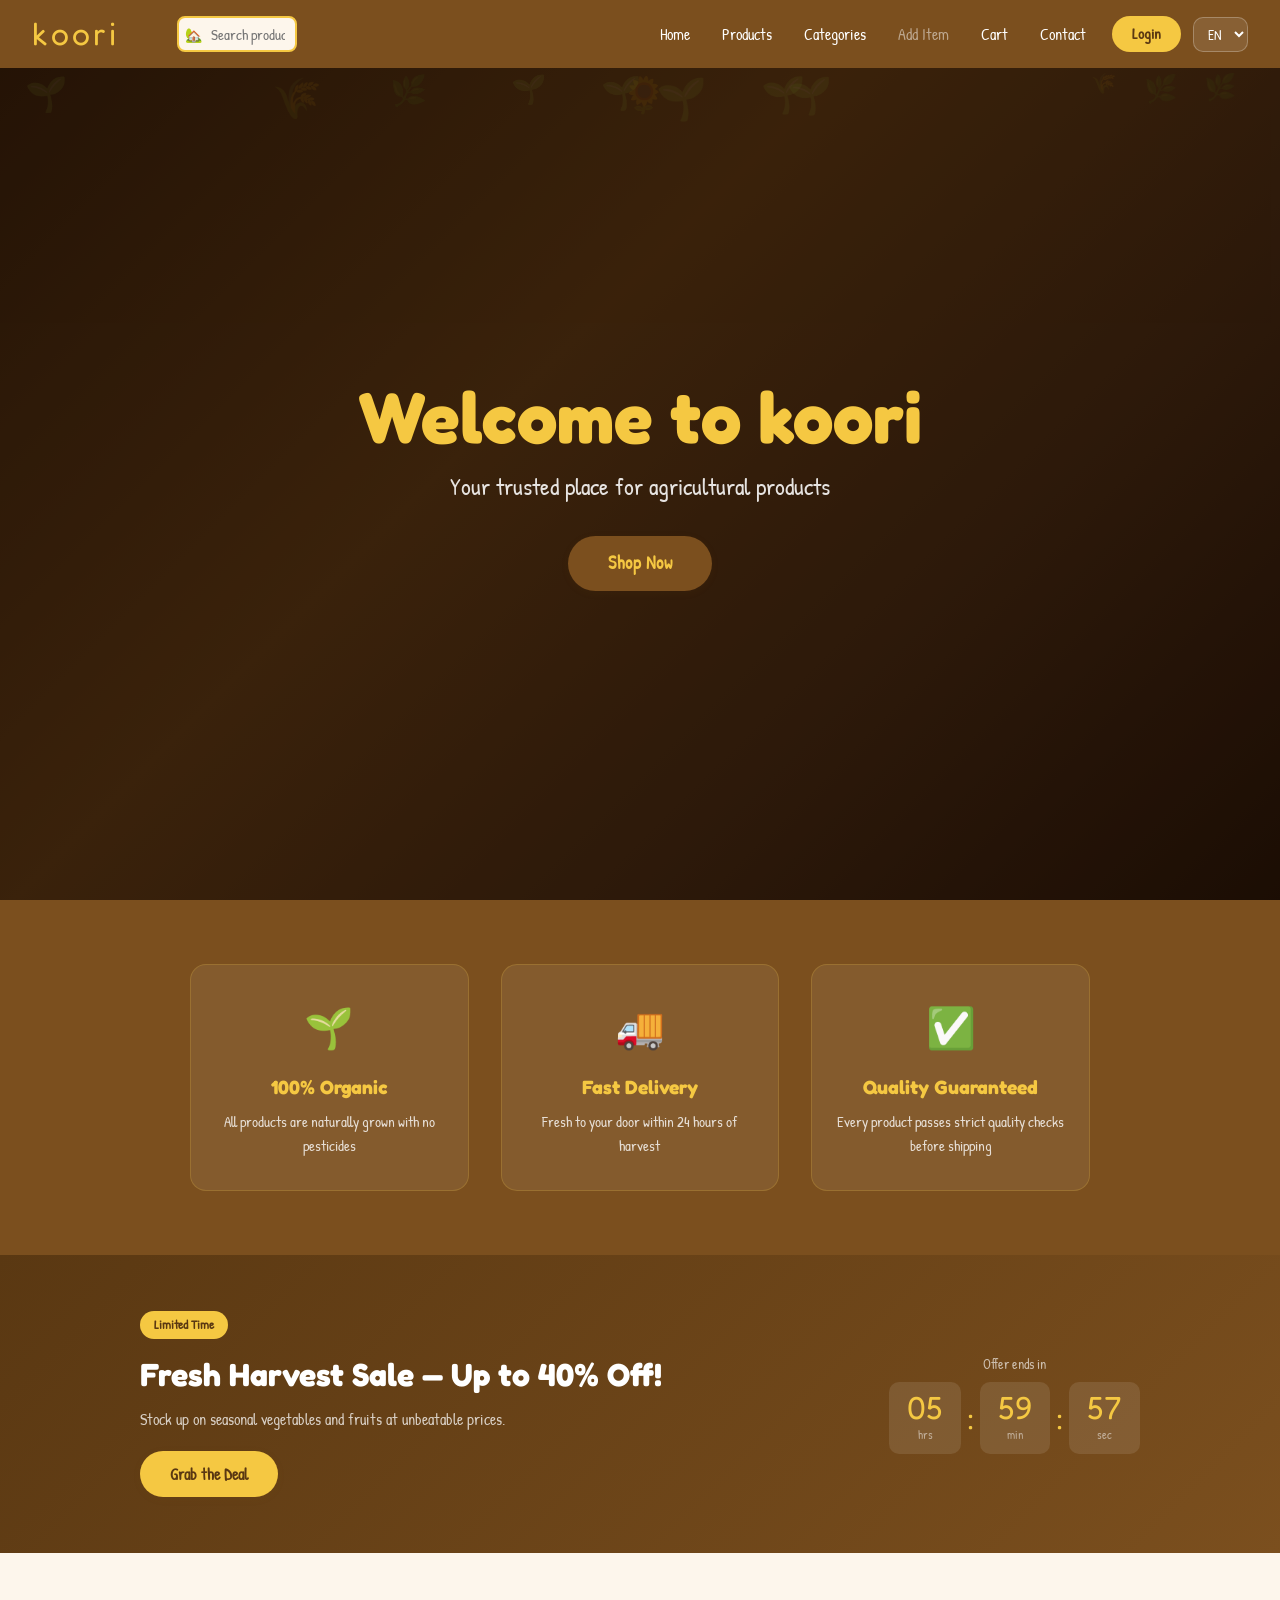
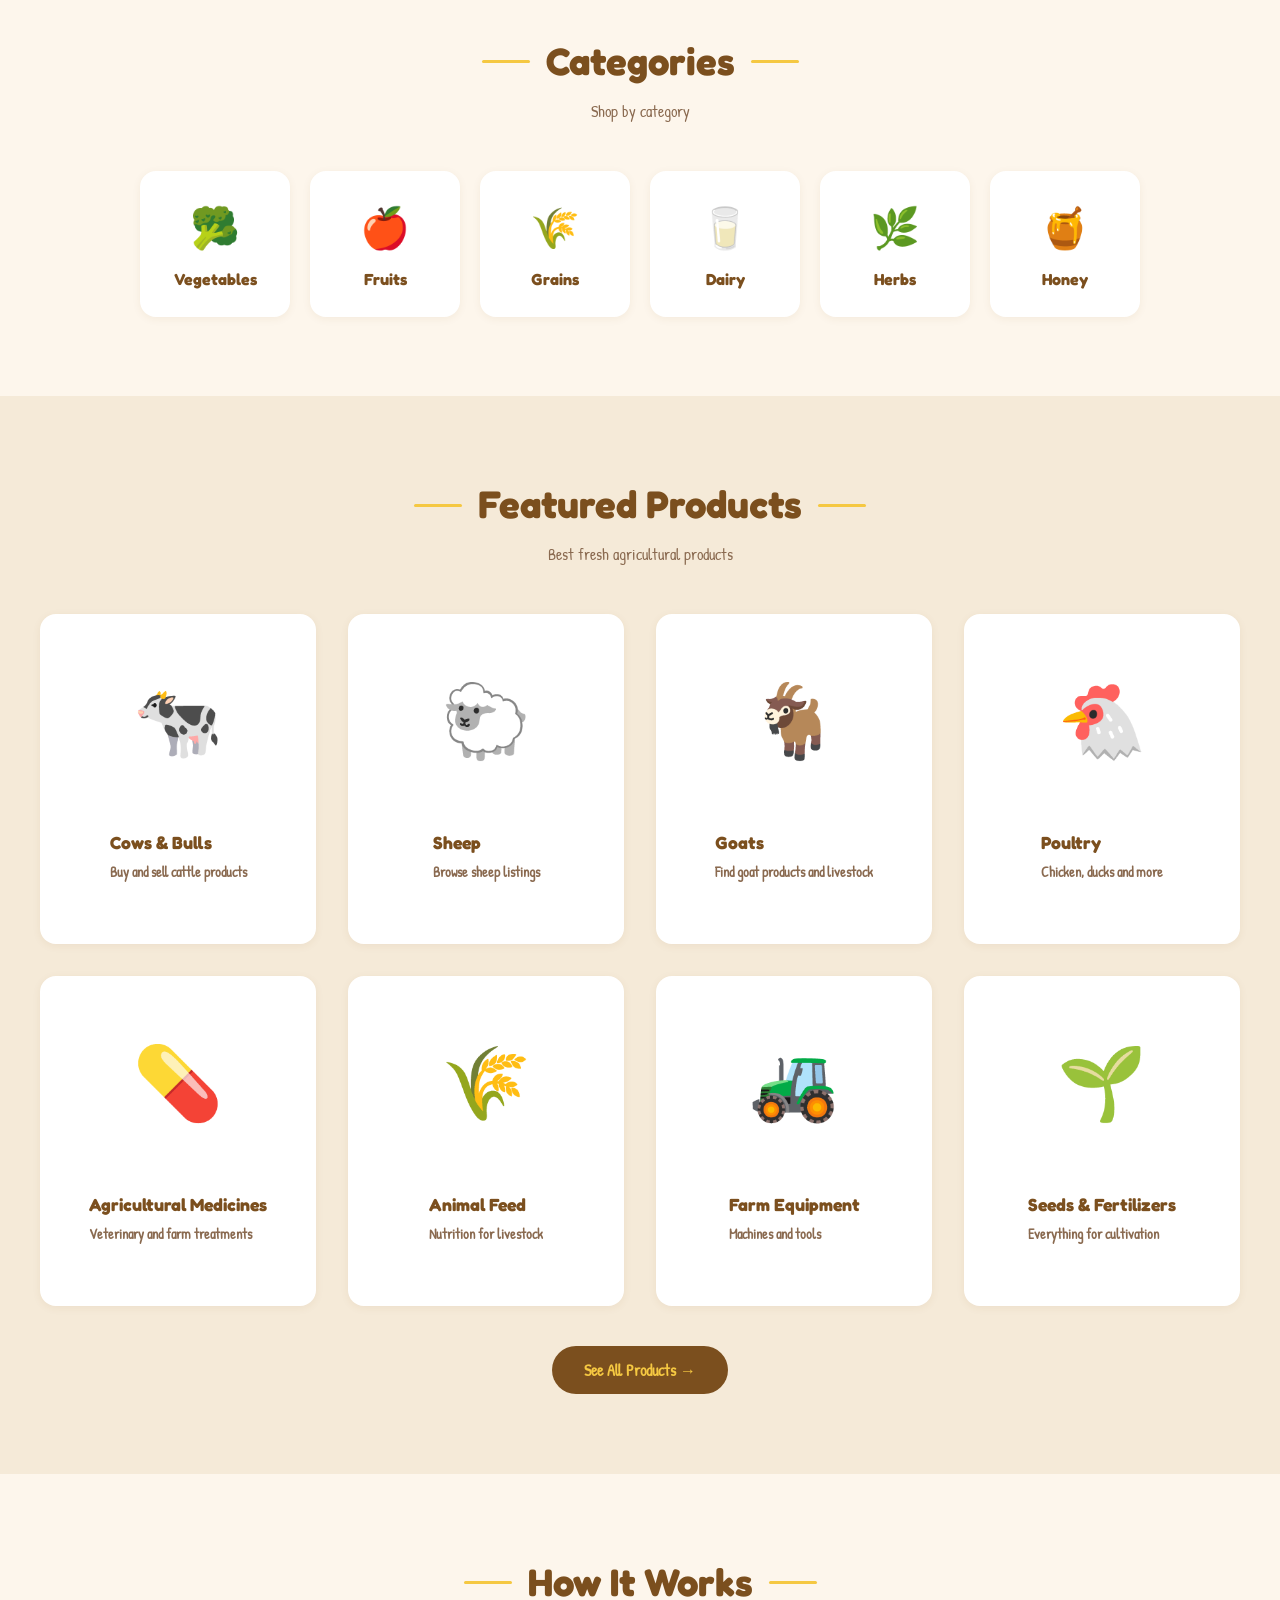
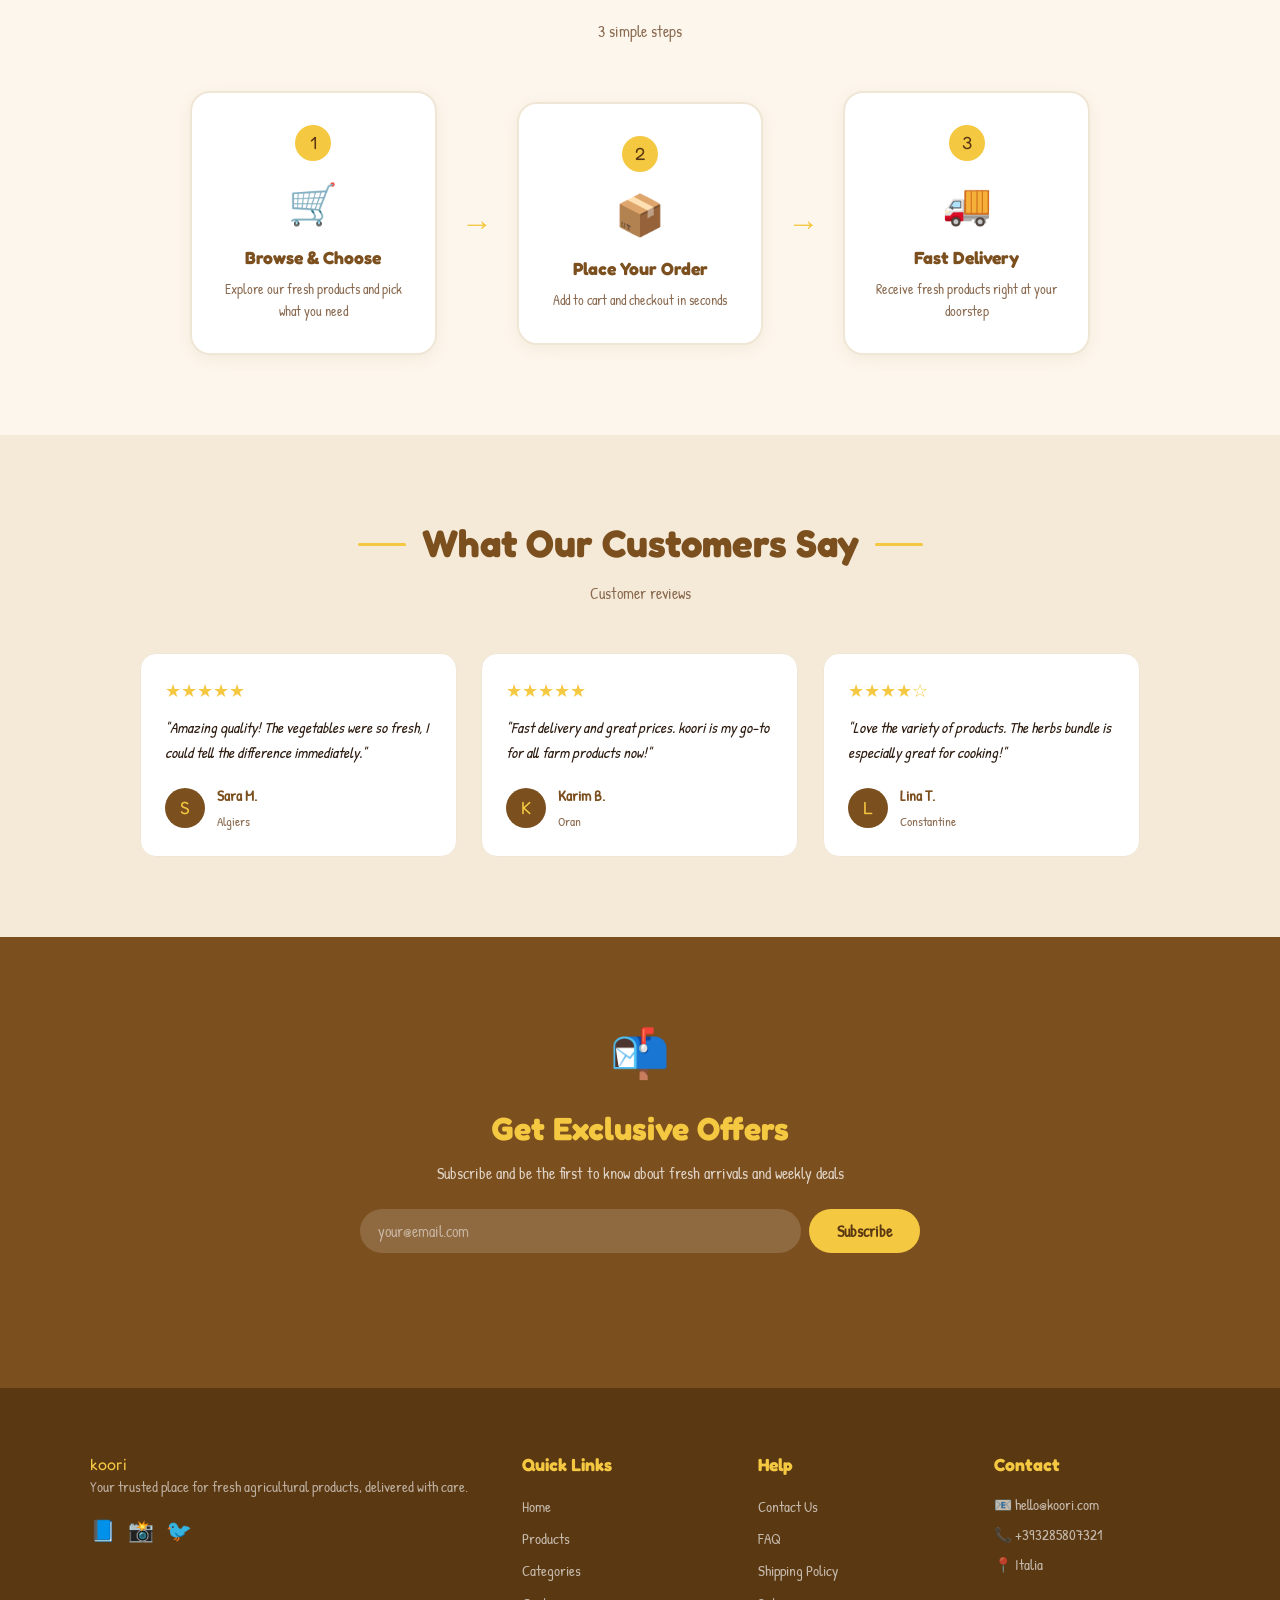
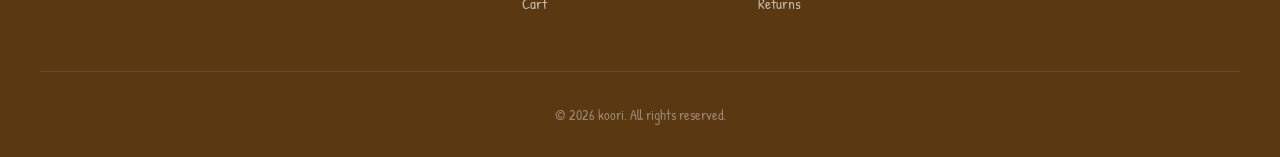
==== commit 5f95f5ca: "Remove index.html, promote main.html to entry point - Deleted stale index.html (outdated landing pag" ====
--- a/index.html
+++ b/index.html
@@ -5,7 +5,13 @@
     <meta name="viewport" content="width=device-width, initial-scale=1.0">
     <link rel="stylesheet" href="main.css">
     <title>koori</title>
+    <link rel="icon" type="image/png" href="logo.png">
     <link href="https://fonts.googleapis.com/css2?family=Patrick+Hand&family=Fredoka+One&display=swap" rel="stylesheet">
+  <link rel="stylesheet" href="variables.css">
+  <link rel="stylesheet" href="navbar.css">
+  <link rel="stylesheet" href="buttons.css">
+  <link rel="stylesheet" href="cards.css">
+  <link rel="stylesheet" href="utilities.css">
 </head>
 <body>
 
@@ -31,7 +37,7 @@
         <ul class="nav-links" role="list">
             <li><a href="index.html">Home</a></li>
             <li><a href="products.html">Products</a></li>
-            <li><a href="categories.html">Categories</a></li>
+            <li><a href="news.html">news</a></li>
             <li><a href="#" id="addItemLink">Add Item</a></li>
             <li><a href="cart.html">Cart <span id="cartCount" aria-live="polite" aria-label="items in cart"></span></a></li>
             <li><a href="contact.html">Contact</a></li>
@@ -55,7 +61,7 @@
     <nav class="mobile-nav" id="mobileNav" aria-label="Mobile navigation">
         <a href="index.html">Home</a>
         <a href="products.html">Products</a>
-        <a href="categories.html">Categories</a>
+        <a href="news.html">news</a>
         <a href="#" id="addItemLinkMobile">Add Item</a>
         <a href="cart.html">Cart</a>
         <a href="contact.html">Contact</a>
@@ -63,12 +69,13 @@
     </nav>
 </header>
 
+
 <main id="main-content">
 
 <!--HERO -->
 <section class="hero" aria-label="Welcome banner">
     <video class="hero-video" autoplay muted loop playsinline aria-hidden="true">
-        <source src="https://videos.pexels.com/video-files/2882993/2882993-hd_1920_1080_30fps.mp4" type="video/mp4">
+        <source src="7795383-uhd_3840_2160_30fps.mp4" type="video/mp4">
     </video>
     <!-- Decorative leaves shown when no video -->
     <div class="hero-leaves" aria-hidden="true" id="heroLeaves"></div>
@@ -129,27 +136,27 @@
         <p class="section-sub">Shop by Category</p>
     </div>
     <div class="categories-grid">
-        <a href="categories.html?cat=vegetables" class="cat-card">
+        <a href="products.html?cat=vegetables" class="cat-card" data-tilt>
             <div class="cat-emoji">🥦</div>
             <span>Vegetables</span>
         </a>
-        <a href="categories.html?cat=fruits" class="cat-card">
+        <a href="products.html?cat=fruits" class="cat-card" data-tilt>
             <div class="cat-emoji">🍎</div>
             <span>Fruits</span>
         </a>
-        <a href="categories.html?cat=grains" class="cat-card">
+        <a href="products.html?cat=grains" class="cat-card" data-tilt>
             <div class="cat-emoji">🌾</div>
             <span>Grains</span>
         </a>
-        <a href="categories.html?cat=dairy" class="cat-card">
+        <a href="products.html?cat=dairy" class="cat-card" data-tilt>
             <div class="cat-emoji">🥛</div>
             <span>Dairy</span>
         </a>
-        <a href="categories.html?cat=herbs" class="cat-card">
+        <a href="products.html?cat=herbs" class="cat-card" data-tilt>
             <div class="cat-emoji">🌿</div>
             <span>Herbs</span>
         </a>
-        <a href="categories.html?cat=honey" class="cat-card">
+        <a href="products.html?cat=honey" class="cat-card" data-tilt>
             <div class="cat-emoji">🍯</div>
             <span>Honey</span>
         </a>
@@ -174,7 +181,7 @@
 
     <div class="products-grid">
 
-        <a href="cows.html" class="product-card category-card">
+        <a href="products.html" class="product-card category-card" data-tilt>
             <div class="product-img">
                 🐄
             </div>
@@ -184,7 +191,7 @@
             </div>
         </a>
 
-        <a href="sheep.html" class="product-card category-card">
+        <a href="products.html" class="product-card category-card" data-tilt>
             <div class="product-img">
                 🐑
             </div>
@@ -194,7 +201,7 @@
             </div>
         </a>
 
-        <a href="goats.html" class="product-card category-card">
+        <a href="products.html" class="product-card category-card" data-tilt>
             <div class="product-img">
                 🐐
             </div>
@@ -204,7 +211,7 @@
             </div>
         </a>
 
-        <a href="poultry.html" class="product-card category-card">
+        <a href="products.html" class="product-card category-card" data-tilt>
             <div class="product-img">
                 🐔
             </div>
@@ -214,7 +221,7 @@
             </div>
         </a>
 
-        <a href="medicines.html" class="product-card category-card">
+        <a href="products.html" class="product-card category-card" data-tilt>
             <div class="product-img">
                 💊
             </div>
@@ -224,8 +231,8 @@
             </div>
         </a>
 
-        <a href="feed.html" class="product-card category-card">
-            <div class="product-img">
+
+<a href="products.html" class="product-card category-card" data-tilt>            <div class="product-img">
                 🌾
             </div>
             <div class="product-info">
@@ -234,7 +241,7 @@
             </div>
         </a>
 
-        <a href="equipment.html" class="product-card category-card">
+        <a href="products.html" class="product-card category-card" data-tilt>
             <div class="product-img">
                 🚜
             </div>
@@ -244,10 +251,8 @@
             </div>
         </a>
 
-        <a href="fertilizers.html" class="product-card category-card">
-            <div class="product-img">
-                🌱
-            </div>
+        <a href="products.html" class="product-card category-card" data-tilt>
+            <div class="product-img">🌱</div>
             <div class="product-info">
                 <h3>Seeds & Fertilizers</h3>
                 <p>Everything for cultivation</p>
@@ -298,7 +303,7 @@
         <p class="section-sub">آراء عملائنا</p>
     </div>
     <div class="testimonials-grid">
-        <div class="testi-card">
+        <div class="testi-card" data-tilt data-tilt-strength="8">
             <div class="testi-stars">★★★★★</div>
             <p class="testi-text">"Amazing quality! The vegetables were so fresh, I could tell the difference immediately."</p>
             <div class="testi-author">
@@ -309,7 +314,7 @@
                 </div>
             </div>
         </div>
-        <div class="testi-card">
+        <div class="testi-card" data-tilt data-tilt-strength="8">
             <div class="testi-stars">★★★★★</div>
             <p class="testi-text">"Fast delivery and great prices. koori is my go-to for all farm products now!"</p>
             <div class="testi-author">
@@ -320,7 +325,7 @@
                 </div>
             </div>
         </div>
-        <div class="testi-card">
+        <div class="testi-card" data-tilt data-tilt-strength="8">
             <div class="testi-stars">★★★★☆</div>
             <p class="testi-text">"Love the variety of products. The herbs bundle is especially great for cooking!"</p>
             <div class="testi-author">
@@ -334,7 +339,7 @@
     </div>
 </section>
 
-<!-- ═══ NEWSLETTER ═══ -->
+<!--  NEWSLETTER  -->
 <section class="newsletter-section" aria-label="Newsletter signup">
     <div class="newsletter-box">
         <div class="newsletter-icon" aria-hidden="true">📬</div>
@@ -397,5 +402,6 @@
 <div class="cart-toast" id="cartToast" role="status" aria-live="polite"></div>
 
 <script src="main.js"></script>
+<script src="tilt.js"></script>
 </body>
 </html>
--- a/main.css
+++ b/main.css
@@ -1,69 +1,12 @@
-/*VARIABLES */
-:root {
-  --brown:      #7B4F1E;
-  --brown-dark: #5a3812;
-  --gold:       #F5C842;
-  --gold-light: #fde98a;
-  --cream:      #fdf6ec;
-  --cream-dark: #f5ead8;
-  --text:       #2c1a0e;
-  --text-muted: #8a6a50;
-  --white:      #ffffff;
-  --radius:     10px;
-  --nav-h:      68px;
-}
-
-/*RESET */
-*, *::before, *::after { box-sizing: border-box; margin: 0; padding: 0; }
-html { scroll-behavior: smooth; }
-
-body {
-  font-family: 'Patrick Hand', cursive;
-  background: var(--cream);
-  color: var(--text);
-  min-height: 100vh;
-}
-
-/* SKIP LINK (accessibility)*/
-.skip-link {
-  position: absolute; top: -100%; left: 1rem;
-  background: var(--gold); color: var(--brown-dark);
-  padding: 8px 18px; border-radius: 0 0 8px 8px;
-  font-weight: 700; z-index: 9999; text-decoration: none;
-  transition: top 0.2s;
-}
-.skip-link:focus { top: 0; }
-/*SHARED SECTION HELPERS*/
-.section-header { text-align: center; margin-bottom: 3rem; }
-
-.section-title {
-  display: flex;
-  align-items: center;
-  justify-content: center;
-  gap: 1rem;
-  font-family: 'Fredoka One', cursive;
-  font-size: clamp(1.8rem, 4vw, 2.4rem);
-  color: var(--brown);
-  margin-bottom: 0.5rem;
-}
-
-.title-line {
-  display: inline-block;
-  width: 48px;
-  height: 3px;
-  background: var(--gold);
-  border-radius: 99px;
-  flex-shrink: 0;
-}
-
-.section-sub { color: var(--text-muted); font-size: 1rem; }
-
-/*NAVBAR*/
+
+/* ══════════════════════════════════════════════════════════
+   NAVBAR
+   ══════════════════════════════════════════════════════════ */
 .navbar {
   display: flex;
   align-items: center;
-  gap: 1.5rem;
-  padding: 0 2.5rem;
+  gap: 0.75rem;
+  padding: 0 2rem;
   height: var(--nav-h);
   background: var(--brown);
   position: sticky;
@@ -72,107 +15,149 @@
   flex-wrap: wrap;
 }
 
-.koori-bg { display: inline-block; flex-shrink: 0; }
-
+/* logo */
+.link-logo,
 .koori-logo {
   font-family: 'Fredoka One', cursive;
   font-size: 32px;
   color: var(--gold);
-  letter-spacing: 1px;
   display: flex;
   gap: 3px;
-  cursor: grab;
+  cursor: pointer;
   text-decoration: none;
 }
-.link-logo { text-decoration: none; }
-
-/* animated letters */
-.koori-letter1 { display: inline-block; animation: floatLetter 1.00s ease-in-out infinite; }
-.koori-letter2 { display: inline-block; animation: floatLetter 1.09s ease-in-out infinite; }
-.koori-letter3 { display: inline-block; animation: floatLetter 1.18s ease-in-out infinite; }
-.koori-letter4 { display: inline-block; animation: floatLetter 1.27s ease-in-out infinite; }
-.koori-letter5 { display: inline-block; animation: floatLetter 1.36s ease-in-out infinite; }
-
-@keyframes floatLetter {
-  0%, 100% { transform: translateY(0);     color: var(--gold); }
-  50%       { transform: translateY(-6px);  color: var(--gold-light); }
-}
+
+.koori-letter1, .koori-letter2, .koori-letter3,
+.koori-letter4, .koori-letter5 {
+  display: inline-block;
+  animation: idleFloat 3s ease-in-out infinite;
+  transition: color 0.2s;
+}
+.koori-letter1 { animation-delay: 0s; }
+.koori-letter2 { animation-delay: .18s; }
+.koori-letter3 { animation-delay: .36s; }
+.koori-letter4 { animation-delay: .54s; }
+.koori-letter5 { animation-delay: .72s; }
+
+@keyframes idleFloat {
+  0%,100% { transform: translateY(0) rotate(0deg) scale(1); }
+  30%      { transform: translateY(-4px) rotate(-7deg) scale(1.11); }
+  60%      { transform: translateY(-3px) rotate(6deg) scale(1.09); }
+}
+
+.koori-logo:hover .koori-letter1 { animation: explode1 .6s cubic-bezier(.16,1,.3,1) forwards; }
+.koori-logo:hover .koori-letter2 { animation: explode2 .6s cubic-bezier(.16,1,.3,1) .05s forwards; }
+.koori-logo:hover .koori-letter3 { animation: explode3 .6s cubic-bezier(.16,1,.3,1) .10s forwards; }
+.koori-logo:hover .koori-letter4 { animation: explode4 .6s cubic-bezier(.16,1,.3,1) .15s forwards; }
+.koori-logo:hover .koori-letter5 { animation: explode5 .6s cubic-bezier(.16,1,.3,1) .20s forwards; }
+
+@keyframes explode1 { 0%{transform:translate(0,0) rotate(0) scale(1);color:var(--gold)} 50%{transform:translate(-0,-0) rotate(90deg) scale(1.7);color:var(--gold-light)} 100%{transform:translate(-0,-0) rotate(-10deg) scale(1.15);color:#fff} }
+@keyframes explode2 { 0%{transform:translate(0,0) rotate(0) scale(1);color:var(--gold)} 50%{transform:translate(-0,-0) rotate(-70deg) scale(1.8);color:var(--gold-light)} 100%{transform:translate(-0,-2px) rotate(5deg) scale(1.2);color:#fff} }
+@keyframes explode3 { 0%{transform:translate(0,0) rotate(0) scale(1);color:var(--gold)} 50%{transform:translate(0,-0) rotate(-180deg) scale(1.9);color:var(--gold-light)} 100%{transform:translate(0,-4px) rotate(-2deg) scale(1.25);color:#fff} }
+@keyframes explode4 { 0%{transform:translate(0,0) rotate(0) scale(1);color:var(--gold)} 50%{transform:translate(0,-0) rotate(70deg) scale(1.8);color:var(--gold-light)} 100%{transform:translate(0,-4px) rotate(6deg) scale(1.2);color:#fff} }
+@keyframes explode5 { 0%{transform:translate(0,0) rotate(0) scale(1);color:var(--gold)} 50%{transform:translate(0,0) rotate(-90deg) scale(1.7);color:var(--gold-light)} 100%{transform:translate(0,-0) rotate(12deg) scale(1.15);color:#fff} }
 
 /* search bar */
 .search-box {
-  font-size: 16px;
-  border: solid 0.3em #F5C842;
-  display: inline-block;
+  margin-left: 4%;
   position: relative;
-  border-radius: 2.5em;
-  margin-left: 50px;
   flex-shrink: 0;
+}
+.search-box::before {
+  content: '🏡';
+  position: absolute;
+  left: 8px; top: 50%;
+  transform: translateY(-50%);
+  font-size: 14px;
+  pointer-events: none; z-index: 1;
 }
 .search-box input[type="text"] {
   font-family: 'Patrick Hand', cursive;
-  font-size: 15px;
-  font-weight: bold;
-  color: #2c1a0e;
-  width: 2.5em;
-  height: 2.5em;
-  padding: 0.3em 2.1em 0.3em 0.4em;
-  border: none;
-  box-sizing: border-box;
-  border-radius: 2.5em;
-  background: #fdf6ec;
-  transition: width 800ms cubic-bezier(0.68, -0.55, 0.27, 1.55) 150ms;
-  cursor: pointer;
-}
-.search-box input[type="text"]:focus { outline: none; cursor: text; }
-.search-box input[type="text"]:focus,
-.search-box input[type="text"]:not(:placeholder-shown) {
-  width: 16em;
-  transition: width 800ms cubic-bezier(0.68, -0.55, 0.27, 1.55);
-}
-.search-box input[type="text"]:focus + button[type="reset"],
-.search-box input[type="text"]:not(:placeholder-shown) + button[type="reset"] {
-  transform: rotate(-45deg) translateY(0);
-  transition: transform 150ms ease-out 800ms;
-}
-.search-box input[type="text"]:focus + button[type="reset"]:after,
-.search-box input[type="text"]:not(:placeholder-shown) + button[type="reset"]:after {
-  opacity: 1;
-  transition: top 150ms ease-out 950ms, right 150ms ease-out 950ms,
-              opacity 150ms ease 950ms;
-}
-.search-box button[type="reset"] {
-  background-color: transparent;
-  width: 1.4em; height: 1.4em;
-  border: 0; padding: 0; outline: 0; cursor: pointer;
-  display: flex; justify-content: center; align-items: center;
-  position: absolute;
-  top: calc(2.5em / 2 - 1.4em / 2);
-  right: calc(2.5em / 2 - 1.4em / 2);
-  transform: rotate(-45deg) translateY(calc(2.5em - 0.3em));
-  transition: transform 150ms ease-out 150ms;
-}
-.search-box button[type="reset"]:before,
-.search-box button[type="reset"]:after {
-  content: "";
-  background-color: #F5C842;
-  width: 0.3em; height: 1.4em;
-  position: absolute;
-}
-.search-box button[type="reset"]:after {
-  transform: rotate(90deg);
-  opacity: 0;
-  transition: transform 150ms ease-out, opacity 150ms ease-out;
-}
+  font-size: 15px; color: #2c1a0e;
+  width: 120px; height: 36px;
+  padding: 5px 10px 5px 32px;
+  border: 2px solid #F5C842; border-radius: 8px;
+  background: #fdf6ec; outline: none;
+  transition: width 0.3s ease; cursor: pointer;
+}
+.search-box input[type="text"]:focus          { width: 400px; cursor: text; }
+.search-box input[type="text"]:not(:placeholder-shown) { width: 400px; }
+.search-box button[type="reset"] { display: none; }
+
+/* search results dropdown */
+.search-results {
+  position: absolute; top: calc(100% + 6px); left: 0;
+  background: var(--white); border-radius: 12px;
+  box-shadow: 0 8px 24px rgba(0,0,0,0.12);
+  width: 260px; z-index: 200; overflow: hidden;
+  display: none;
+}
+.search-results.open { display: block; }
+.search-result-item {
+  display: flex; align-items: center; gap: 10px;
+  padding: 10px 14px; text-decoration: none; color: var(--text);
+  font-size: 0.95rem; transition: background 0.15s;
+  border-bottom: 1px solid #f0e6d6;
+}
+.search-result-item:last-child { border-bottom: none; }
+.search-result-item:hover { background: var(--cream); color: var(--brown); }
+.search-result-emoji { font-size: 1.4rem; }
+.search-no-results { padding: 14px; color: var(--text-muted); font-size: 0.9rem; text-align: center; }
+
 /* nav links */
 .nav-links { display: flex; list-style: none; gap: 0.25rem; margin-left: auto; }
 .nav-links a {
-  display: block; padding: 6px 14px;
-  color: rgba(255,255,255,0.85); text-decoration: none;
+  position: relative;
+  display: inline-block; padding: 6px 14px;
+  color: var(--white); text-decoration: none;
   font-size: 1rem; border-radius: var(--radius);
-  transition: background 0.2s, color 0.2s;
+  transition: color 0.2s ease, background 0.2s ease;
+}
+.nav-links a::after {
+  content: '';
+  position: absolute; bottom: 2px; left: 12px; right: 12px;
+  height: 2px; background-color: var(--gold);
+  border-radius: 2px; transform: scaleX(0);
+  transform-origin: left center;
+  transition: transform 0.35s cubic-bezier(0.4, 0, 0.2, 1);
 }
 .nav-links a:hover,
 .nav-links a:focus { background: rgba(245,200,66,0.15); color: var(--gold); outline: none; }
+.nav-links a:hover::after { transform: scaleX(1); }
+.nav-links a.active {
+  color: #27500A; background-color: #C0DD97; font-weight: 500;
+}
+.nav-links a.active::after { transform: scaleX(1); background-color: #27500A; }
+
+/* cart badge */
+#cartCount {
+  display: none;
+  background: var(--gold); color: var(--brown-dark);
+  font-size: 0.7rem; font-weight: 700;
+  border-radius: 99px; padding: 1px 6px;
+  margin-left: 4px; vertical-align: middle;
+}
+#cartCount:not(:empty) {
+  display: inline-flex; align-items: center; justify-content: center;
+  min-width: 18px; height: 18px; padding: 0 4px;
+  font-size: 11px; font-weight: 600;
+  background-color: #3B6D11; color: #fff;
+  border-radius: 999px; margin-left: 4px; vertical-align: middle;
+}
+
+/* login + language */
+.nav-icons { flex-shrink: 0; }
+
+.language-switcher select {
+  padding: 6px 10px; border-radius: var(--radius);
+  border: 1.5px solid rgba(255,255,255,0.25);
+  background: rgba(255,255,255,0.1); color: var(--white);
+  font-family: 'Patrick Hand', cursive; font-size: 0.9rem;
+  outline: none; cursor: pointer; transition: border-color 0.2s;
+}
+.language-switcher select:hover,
+.language-switcher select:focus { border-color: var(--gold); }
+.language-switcher option { background: var(--brown-dark); color: var(--white); }
 
 /* hamburger */
 .hamburger {
@@ -201,55 +186,20 @@
 }
 .mobile-nav a:hover { color: var(--gold); }
 
-/* login + language */
-.nav-icons { flex-shrink: 0; }
-.login-btn {
-  display: inline-block; padding: 7px 20px;
-  background: var(--gold); color: var(--brown-dark);
-  font-family: 'Patrick Hand', cursive; font-size: 0.95rem;
-  font-weight: 700; text-decoration: none; border-radius: 99px;
-  transition: background 0.2s, transform 0.15s;
-}
-.login-btn:hover { background: var(--gold-light); transform: scale(1.04); }
-
-.language-switcher select {
-  padding: 6px 10px; border-radius: var(--radius);
-  border: 1.5px solid rgba(255,255,255,0.25);
-  background: rgba(255,255,255,0.1); color: var(--white);
-  font-family: 'Patrick Hand', cursive; font-size: 0.9rem;
-  outline: none; cursor: pointer;
-  transition: border-color 0.2s;
-}
-.language-switcher select:hover,
-.language-switcher select:focus { border-color: var(--gold); }
-.language-switcher option { background: var(--brown-dark); color: var(--white); }
-
-/* cart badge */
-#cartCount {
-  display: none;
-  background: var(--gold);
-  color: var(--brown-dark);
-  font-size: 0.7rem;
-  font-weight: 700;
-  border-radius: 99px;
-  padding: 1px 6px;
-  margin-left: 4px;
-  vertical-align: middle;
-}
-
-/*hero*/
+
+/* ══════════════════════════════════════════════════════════
+   HERO
+   ══════════════════════════════════════════════════════════ */
 .hero {
   position: relative; width: 100%;
   height: calc(100vh - var(--nav-h)); min-height: 480px;
   overflow: hidden; display: flex; align-items: center; justify-content: center;
-  /* Fallback gradient when video isn't available */
   background: linear-gradient(135deg, #2d1a08 0%, #5a3812 40%, #3d2510 70%, #1a0d04 100%);
 }
 .hero-video {
   position: absolute; inset: 0;
   width: 100%; height: 100%; object-fit: cover; z-index: 0;
 }
-/* decorative floating leaves shown when video fails */
 .hero-leaves {
   position: absolute; inset: 0; z-index: 1; pointer-events: none; overflow: hidden;
 }
@@ -267,7 +217,6 @@
   content: ''; position: absolute; inset: 0;
   background: rgba(30,14,4,0.52); z-index: 1;
 }
-
 .hero-content {
   position: relative; z-index: 2; text-align: center;
   color: var(--white); padding: 2rem;
@@ -282,21 +231,12 @@
   font-size: clamp(1rem, 2.5vw, 1.5rem);
   color: rgba(255,255,255,0.88); margin-bottom: 2rem;
 }
-.hero-btn {
-  display: inline-block; padding: 14px 40px;
-  background: var(--gold); color: var(--brown-dark);
-  font-family: 'Patrick Hand', cursive; font-size: 1.1rem;
-  font-weight: 700; text-decoration: none; border-radius: 99px;
-  letter-spacing: 0.5px; transition: background 0.2s, transform 0.2s;
-}
-.hero-btn:hover { background: var(--gold-light); transform: scale(1.06); }
-
-/* koori brand word (here)*/
+
+/* koori brand word */
 .koori {
   display: inline-block;
   font-family: 'Fredoka One', cursive;
-  color: var(--gold);
-  font-size: inherit;
+  color: var(--gold); font-size: inherit;
   animation: kooriPulse 1.2s ease-in-out infinite;
   cursor: default;
 }
@@ -304,7 +244,6 @@
   text-shadow: 0 0 12px var(--gold), 0 0 28px var(--gold);
   animation-play-state: paused;
 }
-
 @keyframes kooriPulse {
   0%, 50%, 100% { transform: scale(1); }
   25%, 75%      { transform: scale(1.12); }
@@ -314,64 +253,26 @@
   to   { opacity: 1; transform: translateY(0); }
 }
 
-/*WHY KOORI*/
-.why-section {
-  padding: 4rem 2.5rem;
-  background: var(--brown);          /* dark brown so white text is readable */
-}
-.why-grid {
-  display: grid;
-  grid-template-columns: repeat(auto-fit, minmax(220px, 1fr));
-  gap: 2rem; max-width: 900px; margin: 0 auto;
-}
-.why-card {
-  text-align: center; padding: 2rem 1.5rem;
-  background: rgba(255,255,255,0.07);
-  border-radius: 16px;
-  border: 1px solid rgba(245,200,66,0.2);
-  transition: transform 0.25s, background 0.25s;
-}
-.why-card:hover {
-  transform: translateY(-6px);
-  background: rgba(255,255,255,0.12);
-}
-.why-icon { font-size: 2.5rem; margin-bottom: 1rem; }
-.why-card h3 {
-  font-family: 'Fredoka One', cursive;
-  color: var(--gold); font-size: 1.2rem; margin-bottom: 0.5rem;
-}
-.why-card p { color: rgba(255,255,255,0.80); font-size: 0.95rem; line-height: 1.6; }
-/*OFFERS BANNER*/
+
+/* ══════════════════════════════════════════════════════════
+   WHY KOORI
+   ══════════════════════════════════════════════════════════ */
+.why-section { padding: 4rem 2.5rem; background: var(--brown); }
+
+
+/* ══════════════════════════════════════════════════════════
+   OFFERS BANNER
+   ══════════════════════════════════════════════════════════ */
 .offers-section {
   padding: 3.5rem 2.5rem;
   background: linear-gradient(135deg, var(--brown-dark), var(--brown));
 }
-.offers-content {
-  max-width: 1000px; margin: 0 auto;
-  display: flex; align-items: center;
-  justify-content: space-between; gap: 2rem;
-  flex-wrap: wrap;
-}
-.offers-tag {
-  display: inline-block; padding: 4px 14px;
-  background: var(--gold); color: var(--brown-dark);
-  border-radius: 99px; font-size: 0.82rem;
-  font-weight: 700; margin-bottom: 0.75rem;
-}
 .offers-text h2 {
   font-family: 'Fredoka One', cursive;
   font-size: clamp(1.4rem, 3vw, 2rem);
   color: var(--white); margin-bottom: 0.5rem;
 }
 .offers-text p { color: rgba(255,255,255,0.75); margin-bottom: 1.25rem; }
-.offers-btn {
-  display: inline-block; padding: 11px 30px;
-  background: var(--gold); color: var(--brown-dark);
-  font-family: 'Patrick Hand', cursive; font-size: 1rem;
-  font-weight: 700; text-decoration: none; border-radius: 99px;
-  transition: background 0.2s, transform 0.15s;
-}
-.offers-btn:hover { background: var(--gold-light); transform: scale(1.05); }
 
 /* countdown */
 .countdown-box { text-align: center; }
@@ -388,188 +289,35 @@
 }
 .cd-unit small { color: rgba(255,255,255,0.5); font-size: 0.75rem; margin-top: 2px; }
 .cd-sep { font-family: 'Fredoka One', cursive; font-size: 2rem; color: var(--gold); }
-/*CATEGORIES*/
+
+
+/* ══════════════════════════════════════════════════════════
+   CATEGORIES SECTION
+   ══════════════════════════════════════════════════════════ */
 .categories-section { padding: 5rem 2.5rem; background: var(--cream); }
-.categories-grid {
-  display: grid;
-  grid-template-columns: repeat(auto-fill, minmax(150px, 1fr));
-  gap: 1.25rem; max-width: 1000px; margin: 0 auto;
-}
-.cat-card {
-  display: flex; flex-direction: column; align-items: center;
-  gap: 0.6rem; padding: 1.5rem 1rem;
-  background: var(--white); border-radius: 16px;
-  border: 2px solid transparent; text-decoration: none;
-  color: var(--brown); font-size: 1rem; font-weight: 700;
-  transition: border-color 0.2s, transform 0.2s, background 0.2s;
-  box-shadow: 0 2px 8px rgba(123,79,30,0.07);
-}
-.cat-card:hover {
-  border-color: var(--gold);
-  background: #fffbf0;
-  transform: translateY(-4px);
-  box-shadow: 0 8px 20px rgba(123,79,30,0.13);
-}
-.cat-emoji { font-size: 2.5rem; }
-
-/*FEATURED*/
+
+
+/* ══════════════════════════════════════════════════════════
+   FEATURED PRODUCTS SECTION
+   ══════════════════════════════════════════════════════════ */
 .featured { padding: 5rem 2.5rem; background: var(--cream-dark); }
 
-.products-grid {
-  display: grid;
-  grid-template-columns: repeat(auto-fill, minmax(260px, 1fr));
-  gap: 2rem; max-width: 1200px; margin: 0 auto;
-}
-
-/* product card (shared by featured & category pages) */
-.product-card {
-  position: relative;
-  display: flex; flex-direction: column;
-  text-decoration: none; color: inherit;
-  background: var(--white);
-  border-radius: 20px; overflow: hidden;
-  border: 1.5px solid #f0e6d6;
-  transition: transform 0.3s ease, box-shadow 0.3s ease;
-  animation: cardFadeUp 0.5s ease both;
-}
-.product-card:hover {
-  transform: translateY(-8px);
-  box-shadow: 0 15px 30px rgba(123,79,30,0.13);
-}
-
-/* category variant */
-
-.product-img {
-  height: 160px;
-  display: flex; align-items: center; justify-content: center;
-  background: var(--cream-dark); font-size: 72px;
-  transition: transform 0.3s ease;
-}
-.product-card:hover .product-img { transform: scale(1.05); }
-
-.product-info { padding: 1.25rem 1.25rem 1.5rem; flex-grow: 1; display: flex; flex-direction: column; }
-.product-name {
-  font-family: 'Fredoka One', cursive;
-  color: var(--brown); font-size: 1.1rem; margin-bottom: 0.3rem;
-}
-.product-desc { color: var(--text-muted); font-size: 0.88rem; flex-grow: 1; margin-bottom: 0.75rem; }
-.product-price { color: var(--brown); font-weight: 700; font-size: 1.05rem; margin-bottom: 0.9rem; }
-
-.add-to-cart-btn {
-  display: flex; align-items: center; justify-content: center; gap: 6px;
-  padding: 9px 0; border: none; border-radius: 99px;
-  background: var(--brown); color: var(--gold);
-  font-family: 'Patrick Hand', cursive; font-size: 0.95rem;
-  cursor: pointer; transition: background 0.2s, transform 0.15s;
-  width: 100%;
-}
-.add-to-cart-btn:hover { background: var(--brown-dark); transform: scale(1.03); }
-
-/* badge */
-.product-badge {
-  position: absolute; top: 12px; right: 12px;
-  padding: 4px 12px; border-radius: 99px;
-  font-size: 0.75rem; font-weight: 700;
-  color: var(--white); z-index: 2;
-}
-.product-badge.new     { background: #786038; }
-.product-badge.sale    { background: #c0392b; }
-.product-badge.popular { background: #a67c43; }
-
-/* see all */
-.featured-cta { text-align: center; margin-top: 2.5rem; }
-.see-all-btn {
-  display: inline-block; padding: 12px 32px;
-  background: var(--brown); color: var(--gold);
-  font-family: 'Patrick Hand', cursive; font-size: 1rem;
-  font-weight: 700; text-decoration: none; border-radius: 99px;
-  transition: background 0.2s, transform 0.15s;
-}
-.see-all-btn:hover { background: var(--brown-dark); transform: scale(1.04); }
-
-@keyframes cardFadeUp {
-  from { opacity: 0; transform: translateY(20px); }
-  to   { opacity: 1; transform: translateY(0); }
-}
-
-/*HOW IT WORKS*/
+
+/* ══════════════════════════════════════════════════════════
+   HOW IT WORKS SECTION
+   ══════════════════════════════════════════════════════════ */
 .how-section { padding: 5rem 2.5rem; background: var(--cream); }
 
-.how-grid {
-  display: flex;
-  align-items: center;
-  justify-content: center;
-  gap: 1.5rem;
-  max-width: 900px;
-  margin: 0 auto;
-  flex-wrap: wrap;
-}
-
-.how-step {
-  flex: 1; min-width: 200px; max-width: 260px;
-  text-align: center; padding: 2rem 1.5rem;
-  background: var(--white); border-radius: 20px;
-  border: 2px solid #f0e6d6;
-  box-shadow: 0 4px 16px rgba(123,79,30,0.07);
-  transition: transform 0.25s, box-shadow 0.25s;
-}
-.how-step:hover {
-  transform: translateY(-6px);
-  box-shadow: 0 12px 28px rgba(123,79,30,0.13);
-}
-
-.how-num {
-  display: inline-flex; align-items: center; justify-content: center;
-  width: 36px; height: 36px; border-radius: 50%;
-  background: var(--gold); color: var(--brown-dark);
-  font-family: 'Fredoka One', cursive; font-size: 1.1rem;
-  margin-bottom: 0.75rem;
-}
-.how-icon { font-size: 2.5rem; margin-bottom: 0.75rem; }
-.how-step h3 {
-  font-family: 'Fredoka One', cursive;
-  color: var(--brown); font-size: 1.1rem; margin-bottom: 0.4rem;
-}
-.how-step p { color: var(--text-muted); font-size: 0.9rem; line-height: 1.5; }
-
-.how-arrow {
-  font-size: 2rem; color: var(--gold);
-  flex-shrink: 0; user-select: none;
-}
-
-/*TESTIMONIALS*/
+
+/* ══════════════════════════════════════════════════════════
+   TESTIMONIALS SECTION
+   ══════════════════════════════════════════════════════════ */
 .testimonials-section { padding: 5rem 2.5rem; background: var(--cream-dark); }
-.testimonials-grid {
-  display: grid;
-  grid-template-columns: repeat(auto-fill, minmax(260px, 1fr));
-  gap: 1.5rem; max-width: 1000px; margin: 0 auto;
-}
-.testi-card {
-  background: var(--white); border-radius: 16px;
-  padding: 1.5rem; border: 1.5px solid #f0e6d6;
-  transition: transform 0.25s, box-shadow 0.25s;
-}
-.testi-card:hover {
-  transform: translateY(-4px);
-  box-shadow: 0 10px 24px rgba(123,79,30,0.10);
-}
-.testi-stars { color: var(--gold); font-size: 1.1rem; margin-bottom: 0.75rem; }
-.testi-text {
-  font-size: 0.95rem; color: var(--text);
-  line-height: 1.6; margin-bottom: 1.25rem; font-style: italic;
-}
-.testi-author { display: flex; align-items: center; gap: 0.75rem; }
-.testi-avatar {
-  width: 40px; height: 40px; border-radius: 50%;
-  background: var(--brown); color: var(--gold);
-  font-family: 'Fredoka One', cursive; font-size: 1.1rem;
-  display: flex; align-items: center; justify-content: center;
-  flex-shrink: 0;
-}
-.testi-author strong { display: block; color: var(--brown); font-size: 0.95rem; }
-.testi-author span   { color: var(--text-muted); font-size: 0.82rem; }
-
-/*NEWSLETTER*/
+
+
+/* ══════════════════════════════════════════════════════════
+   NEWSLETTER
+   ══════════════════════════════════════════════════════════ */
 .newsletter-section { padding: 5rem 2.5rem; background: var(--brown); }
 .newsletter-box { max-width: 560px; margin: 0 auto; text-align: center; }
 .newsletter-icon { font-size: 3rem; margin-bottom: 1rem; }
@@ -590,27 +338,21 @@
 }
 .newsletter-input::placeholder { color: rgba(255,255,255,0.5); }
 .newsletter-input:focus { background: rgba(255,255,255,0.22); }
-.newsletter-btn {
-  height: 44px; padding: 0 28px; border: none; border-radius: 99px;
-  background: var(--gold); color: var(--brown-dark);
-  font-family: 'Patrick Hand', cursive; font-size: 1rem;
-  font-weight: 700; cursor: pointer;
-  transition: background 0.2s, transform 0.15s;
-}
-.newsletter-btn:hover { background: var(--gold-light); transform: scale(1.05); }
 .newsletter-note {
   margin-top: 0.75rem; color: var(--gold-light);
   font-size: 0.9rem; min-height: 1.2rem;
 }
 
-/*FOOTER*/
+
+/* ══════════════════════════════════════════════════════════
+   FOOTER
+   ══════════════════════════════════════════════════════════ */
 .footer { background: var(--brown-dark); padding: 4rem 2.5rem 2rem; }
 .footer-grid {
   display: grid;
   grid-template-columns: 2fr 1fr 1fr 1fr;
   gap: 2.5rem; max-width: 1100px; margin: 0 auto 3rem;
 }
-
 .footer-logo {
   font-family: 'Fredoka One', cursive;
   font-size: 2rem; color: var(--gold);
@@ -621,12 +363,8 @@
   font-size: 0.92rem; line-height: 1.6; margin-bottom: 1rem;
 }
 .footer-socials { display: flex; gap: 0.75rem; }
-.footer-socials a {
-  font-size: 1.3rem; text-decoration: none;
-  transition: transform 0.2s;
-}
+.footer-socials a { font-size: 1.3rem; text-decoration: none; transition: transform 0.2s; }
 .footer-socials a:hover { transform: scale(1.2); }
-
 .footer-links-col h4 {
   font-family: 'Fredoka One', cursive;
   color: var(--gold); font-size: 1.1rem; margin-bottom: 1rem;
@@ -638,17 +376,17 @@
   font-size: 0.92rem; transition: color 0.2s;
 }
 .footer-links-col ul li a:hover { color: var(--gold); }
-.footer-links-col ul li:not(:has(a)) {
-  color: rgba(255,255,255,0.65); font-size: 0.92rem;
-}
-
+.footer-links-col ul li:not(:has(a)) { color: rgba(255,255,255,0.65); font-size: 0.92rem; }
 .footer-bottom {
   text-align: center; padding-top: 2rem;
   border-top: 1px solid rgba(255,255,255,0.1);
   color: rgba(255,255,255,0.4); font-size: 0.88rem;
 }
 
-/*CART TOAST*/
+
+/* ══════════════════════════════════════════════════════════
+   CART TOAST
+   ══════════════════════════════════════════════════════════ */
 .cart-toast {
   position: fixed; bottom: 2rem; left: 50%;
   transform: translateX(-50%) translateY(80px);
@@ -656,59 +394,24 @@
   font-family: 'Patrick Hand', cursive; font-size: 1rem;
   padding: 12px 28px; border-radius: 99px;
   opacity: 0; transition: all 0.35s ease;
-  z-index: 999; pointer-events: none;
-  white-space: nowrap;
+  z-index: 999; pointer-events: none; white-space: nowrap;
 }
 .cart-toast.show { opacity: 1; transform: translateX(-50%) translateY(0); }
 
-/* ═══════════════════════════════════════════
+
+/* ══════════════════════════════════════════════════════════
    RESPONSIVE
-   ═══════════════════════════════════════════ */
+   ══════════════════════════════════════════════════════════ */
 @media (max-width: 860px) {
   .navbar    { height: auto; padding: 1rem 1.25rem; gap: 0.75rem; }
   .nav-links { display: none; }
   .hamburger { display: flex; }
   .nav-search { width: 100%; order: 3; }
   .footer-grid { grid-template-columns: 1fr 1fr; }
-  .how-arrow   { display: none; }
-  .how-step    { max-width: 100%; }
 }
 
 @media (max-width: 580px) {
-  .nav-links  { display: none; }
+  .nav-links   { display: none; }
   .footer-grid { grid-template-columns: 1fr; }
   .offers-content { flex-direction: column; text-align: center; }
-  .products-grid {
-    grid-template-columns: repeat(auto-fill, minmax(160px, 1fr));
-    gap: 1rem;
-  }
-  .product-img { height: 120px; }
-  .how-grid    { flex-direction: column; align-items: stretch; }
-}
-
-/* ── FOCUS STYLES (accessibility) ── */
-a:focus-visible, button:focus-visible, select:focus-visible, input:focus-visible {
-  outline: 2px solid var(--gold);
-  outline-offset: 2px;
-}
-
-/* ── SEARCH RESULTS DROPDOWN ── */
-.search-results {
-  position: absolute; top: calc(100% + 6px); left: 0;
-  background: var(--white); border-radius: 12px;
-  box-shadow: 0 8px 24px rgba(0,0,0,0.12);
-  width: 260px; z-index: 200; overflow: hidden;
-  display: none;
-}
-.search-results.open { display: block; }
-.search-result-item {
-  display: flex; align-items: center; gap: 10px;
-  padding: 10px 14px; text-decoration: none; color: var(--text);
-  font-size: 0.95rem; transition: background 0.15s;
-  border-bottom: 1px solid #f0e6d6;
-}
-.search-result-item:last-child { border-bottom: none; }
-.search-result-item:hover { background: var(--cream); color: var(--brown); }
-.search-result-emoji { font-size: 1.4rem; }
-.search-no-results { padding: 14px; color: var(--text-muted); font-size: 0.9rem; text-align: center; }
-.search-box { position: relative; }+}
--- a/variables.css
+++ b/variables.css
@@ -0,0 +1,179 @@
+/* =========================================================
+   KOORI DESIGN SYSTEM — variables.css
+   Exact tokens extracted from main.css
+   ========================================================= */
+
+:root {
+  /* ── EXACT PALETTE FROM main.css ── */
+  --brown:        #7B4F1E;
+  --brown-dark:   #5a3812;
+  --gold:         #F5C842;
+  --gold-light:   #fde98a;
+  --cream:        #fdf6ec;
+  --cream-dark:   #f5ead8;
+  --text:         #2c1a0e;
+  --text-muted:   #8a6a50;
+  --white:        #ffffff;
+  --radius:       10px;
+  --nav-h:        68px;
+
+  /* ── SEMANTIC ALIASES (for buttons.css / navbar.css) ── */
+  --color-primary:       var(--brown);
+  --color-primary-dark:  var(--brown-dark);
+  --color-secondary:     #3A7D44;
+  --color-secondary-dark:#1F3A2E;
+  --color-accent:        var(--gold);
+  --color-accent-light:  var(--gold-light);
+
+  --color-background:    var(--cream);
+  --color-surface:       var(--white);
+  --color-surface-soft:  var(--cream-dark);
+
+  --color-text:          var(--text);
+  --color-text-soft:     #6F5842;
+  --color-text-muted:    var(--text-muted);
+  --color-text-inverse:  var(--white);
+
+  --color-success: #2F8F46;
+  --color-warning: #D99A00;
+  --color-danger:  #C0392B;
+  --color-info:    #2F6B9A;
+
+  /* ── GRADIENTS ── */
+  --gradient-primary:   linear-gradient(135deg, var(--brown), var(--brown-dark));
+  --gradient-secondary: linear-gradient(135deg, #3A7D44, #1F3A2E);
+  --gradient-gold:      linear-gradient(135deg, var(--gold), var(--gold-light));
+  --gradient-hero:      linear-gradient(135deg, #3A240C 0%, #5A3812 35%, #7B4F1E 70%, #3A7D44 100%);
+  --gradient-page:      linear-gradient(135deg, #FDF6EC 0%, #F5EAD8 28%, #CFA97A 58%, #7B4F1E 100%);
+
+  /* ── TYPOGRAPHY ── */
+  --font-brand: 'Fredoka One', cursive;
+  --font-body:  'Patrick Hand', cursive;
+
+  --font-size-xs:  0.75rem;
+  --font-size-sm:  0.875rem;
+  --font-size-md:  1rem;
+  --font-size-lg:  1.125rem;
+  --font-size-xl:  1.5rem;
+  --font-size-2xl: 2rem;
+  --font-size-3xl: 2.75rem;
+  --font-size-4xl: 4rem;
+
+  --font-weight-regular: 400;
+  --font-weight-medium:  500;
+  --font-weight-bold:    700;
+
+  --line-height-tight:  1.1;
+  --line-height-normal: 1.5;
+  --line-height-loose:  1.8;
+
+  /* ── SPACING ── */
+  --space-1:  0.25rem;
+  --space-2:  0.5rem;
+  --space-3:  0.75rem;
+  --space-4:  1rem;
+  --space-5:  1.25rem;
+  --space-6:  1.5rem;
+  --space-8:  2rem;
+  --space-10: 2.5rem;
+  --space-12: 3rem;
+  --space-16: 4rem;
+  --space-20: 5rem;
+
+  /* ── RADIUS (matches main.css --radius: 10px) ── */
+  --radius-sm:   8px;
+  --radius-md:   var(--radius);   /* 10px */
+  --radius-lg:   16px;
+  --radius-xl:   20px;
+  --radius-full: 99px;
+
+  /* ── SHADOWS (brown-tinted) ── */
+  --shadow-sm:    0 2px 8px  rgba(123, 79, 30, 0.07);
+  --shadow-md:    0 8px 24px rgba(123, 79, 30, 0.13);
+  --shadow-lg:    0 20px 48px rgba(123, 79, 30, 0.18);
+  --shadow-gold:  0 8px 24px rgba(245, 200, 66, 0.28);
+  --shadow-green: 0 10px 30px rgba(31, 58, 46, 0.18);
+
+  /* ── BORDERS ── */
+  --border-soft:  1.5px solid #f0e6d6;
+  --border-gold:  1.5px solid rgba(245, 200, 66, 0.65);
+  --border-green: 1.5px solid rgba(58, 125, 68, 0.25);
+
+  /* ── TRANSITIONS ── */
+  --transition-fast:    150ms ease;
+  --transition-normal:  250ms ease;
+  --transition-slow:    400ms ease;
+  --transition-premium: 300ms cubic-bezier(0.22, 1, 0.36, 1);
+
+  /* ── LAYOUT ── */
+  --nav-height:    var(--nav-h);
+  --container-sm:  720px;
+  --container-md:  960px;
+  --container-lg:  1180px;
+  --container-xl:  1320px;
+
+  /* ── Z-INDEX ── */
+  --z-dropdown: 100;
+  --z-navbar:   200;
+  --z-modal:    500;
+  --z-toast:    900;
+}
+
+/* ── BASE RESET (mirrors main.css) ── */
+*, *::before, *::after { box-sizing: border-box; margin: 0; padding: 0; }
+html { scroll-behavior: smooth; }
+
+body {
+  font-family: 'Patrick Hand', cursive;
+  background: var(--cream);
+  color: var(--text);
+  min-height: 100vh;
+  line-height: var(--line-height-normal);
+}
+
+img, video, svg { max-width: 100%; display: block; }
+button, input, select, textarea { font: inherit; cursor: pointer; }
+a { color: inherit; }
+
+/* ── ACCESSIBILITY ── */
+a:focus-visible, button:focus-visible,
+select:focus-visible, input:focus-visible {
+  outline: 2px solid var(--gold);
+  outline-offset: 2px;
+}
+
+.skip-link {
+  position: absolute; top: -100%; left: 1rem;
+  background: var(--gold); color: var(--brown-dark);
+  padding: 8px 18px; border-radius: 0 0 8px 8px;
+  font-weight: 700; z-index: 9999;
+  text-decoration: none; transition: top 0.2s;
+}
+.skip-link:focus { top: 0; }
+
+/* ── GLOBAL SECTION HELPERS (from main.css) ── */
+.section-header { text-align: center; margin-bottom: 3rem; }
+
+.section-title {
+  display: flex; align-items: center; justify-content: center;
+  gap: 1rem;
+  font-family: 'Fredoka One', cursive;
+  font-size: clamp(1.8rem, 4vw, 2.4rem);
+  color: var(--brown);
+  margin-bottom: 0.5rem;
+}
+
+.title-line {
+  display: inline-block;
+  width: 48px; height: 3px;
+  background: var(--gold); border-radius: 99px;
+  flex-shrink: 0;
+}
+
+.section-sub { color: var(--text-muted); font-size: 1rem; }
+
+/* ── CONTAINER ── */
+.container {
+  width: min(100% - 2rem, var(--container-lg));
+  margin-inline: auto;
+}
--- a/navbar.css
+++ b/navbar.css
@@ -0,0 +1,221 @@
+/* =========================================================
+   KOORI NAVBAR — navbar.css
+   Exact copy of navbar styles from main.css
+   ========================================================= */
+
+.navbar {
+  display: flex;
+  align-items: center;
+  gap: 0.75rem;
+  padding: 0 2rem;
+  height: var(--nav-h);
+  background: var(--brown);
+  position: sticky;
+  top: 0;
+  z-index: 100;
+  flex-wrap: wrap;
+}
+
+/* ── LOGO ── */
+.link-logo {
+  font-family: 'Fredoka One', cursive;
+  font-size: 32px;
+  color: var(--gold);
+  display: flex;
+  gap: 3px;
+  cursor: pointer;
+  text-decoration: none;
+}
+.koori-logo {
+  font-family: 'Fredoka One', cursive;
+  font-size: 32px;
+  color: var(--gold);
+  display: flex;
+  gap: 3px;
+  cursor: pointer;
+  text-decoration: none;
+}
+
+.koori-letter1, .koori-letter2, .koori-letter3,
+.koori-letter4, .koori-letter5 {
+  display: inline-block;
+  animation: idleFloat 3s ease-in-out infinite;
+  transition: color 0.2s;
+}
+.koori-letter1 { animation-delay: 0s; }
+.koori-letter2 { animation-delay: .18s; }
+.koori-letter3 { animation-delay: .36s; }
+.koori-letter4 { animation-delay: .54s; }
+.koori-letter5 { animation-delay: .72s; }
+
+@keyframes idleFloat {
+  0%,100% { transform: translateY(0) rotate(0deg) scale(1); }
+  30%      { transform: translateY(-4px) rotate(-7deg) scale(1.11); }
+  60%      { transform: translateY(-3px) rotate(6deg) scale(1.09); }
+}
+
+.koori-logo:hover .koori-letter1 { animation: explode1 .6s cubic-bezier(.16,1,.3,1) forwards; }
+.koori-logo:hover .koori-letter2 { animation: explode2 .6s cubic-bezier(.16,1,.3,1) .05s forwards; }
+.koori-logo:hover .koori-letter3 { animation: explode3 .6s cubic-bezier(.16,1,.3,1) .10s forwards; }
+.koori-logo:hover .koori-letter4 { animation: explode4 .6s cubic-bezier(.16,1,.3,1) .15s forwards; }
+.koori-logo:hover .koori-letter5 { animation: explode5 .6s cubic-bezier(.16,1,.3,1) .20s forwards; }
+
+/* also trigger on .link-logo hover */
+.link-logo:hover .koori-letter1 { animation: explode1 .6s cubic-bezier(.16,1,.3,1) forwards; }
+.link-logo:hover .koori-letter2 { animation: explode2 .6s cubic-bezier(.16,1,.3,1) .05s forwards; }
+.link-logo:hover .koori-letter3 { animation: explode3 .6s cubic-bezier(.16,1,.3,1) .10s forwards; }
+.link-logo:hover .koori-letter4 { animation: explode4 .6s cubic-bezier(.16,1,.3,1) .15s forwards; }
+.link-logo:hover .koori-letter5 { animation: explode5 .6s cubic-bezier(.16,1,.3,1) .20s forwards; }
+
+@keyframes explode1 { 0%{transform:translate(0,0) rotate(0) scale(1);color:var(--gold)} 50%{transform:translate(-0,-0) rotate(90deg) scale(1.7);color:var(--gold-light)} 100%{transform:translate(-0,-0) rotate(-10deg) scale(1.15);color:#fff} }
+@keyframes explode2 { 0%{transform:translate(0,0) rotate(0) scale(1);color:var(--gold)} 50%{transform:translate(-0,-0) rotate(-70deg) scale(1.8);color:var(--gold-light)} 100%{transform:translate(-0,-2px) rotate(5deg) scale(1.2);color:#fff} }
+@keyframes explode3 { 0%{transform:translate(0,0) rotate(0) scale(1);color:var(--gold)} 50%{transform:translate(0,-0) rotate(-180deg) scale(1.9);color:var(--gold-light)} 100%{transform:translate(0,-4px) rotate(-2deg) scale(1.25);color:#fff} }
+@keyframes explode4 { 0%{transform:translate(0,0) rotate(0) scale(1);color:var(--gold)} 50%{transform:translate(0,-0) rotate(70deg) scale(1.8);color:var(--gold-light)} 100%{transform:translate(0,-4px) rotate(6deg) scale(1.2);color:#fff} }
+@keyframes explode5 { 0%{transform:translate(0,0) rotate(0) scale(1);color:var(--gold)} 50%{transform:translate(0,0) rotate(-90deg) scale(1.7);color:var(--gold-light)} 100%{transform:translate(0,-0) rotate(12deg) scale(1.15);color:#fff} }
+
+/* ── SEARCH BAR ── */
+.search-box {
+  margin-left: 4%;
+  position: relative;
+  flex-shrink: 0;
+}
+.search-box::before {
+  content: '🏡';
+  position: absolute;
+  left: 8px; top: 50%;
+  transform: translateY(-50%);
+  font-size: 14px;
+  pointer-events: none;
+  z-index: 1;
+}
+.search-box input[type="text"] {
+  font-family: 'Patrick Hand', cursive;
+  font-size: 15px;
+  color: #2c1a0e;
+  width: 120px; height: 36px;
+  padding: 5px 10px 5px 32px;
+  border: 2px solid #F5C842;
+  border-radius: 8px;
+  background: #fdf6ec;
+  outline: none;
+  transition: width 0.3s ease;
+  cursor: pointer;
+}
+.search-box input[type="text"]:focus { width: 400px; cursor: text; }
+.search-box input[type="text"]:not(:placeholder-shown) { width: 400px; }
+.search-box button[type="reset"] { display: none; }
+
+/* ── SEARCH RESULTS ── */
+.search-results {
+  position: absolute; top: calc(100% + 6px); left: 0;
+  background: var(--white); border-radius: 12px;
+  box-shadow: 0 8px 24px rgba(0,0,0,0.12);
+  width: 260px; z-index: 200;
+  overflow: hidden; display: none;
+}
+.search-results.open { display: block; }
+
+.search-result-item {
+  display: flex; align-items: center; gap: 10px;
+  padding: 10px 14px; text-decoration: none; color: var(--text);
+  font-size: 0.95rem; transition: background 0.15s;
+  border-bottom: 1px solid #f0e6d6;
+}
+.search-result-item:last-child { border-bottom: none; }
+.search-result-item:hover { background: var(--cream); color: var(--brown); }
+.search-result-emoji { font-size: 1.4rem; }
+.search-no-results { padding: 14px; color: var(--text-muted); font-size: 0.9rem; text-align: center; }
+
+/* ── NAV LINKS ── */
+.nav-links { display: flex; list-style: none; gap: 0.25rem; margin-left: auto; }
+.nav-links a {
+  position: relative;
+  display: inline-block; padding: 6px 14px;
+  color: var(--white); text-decoration: none;
+  font-size: 1rem; border-radius: var(--radius);
+  transition: color 0.2s ease, background 0.2s ease;
+}
+.nav-links a::after {
+  content: '';
+  position: absolute;
+  bottom: 2px; left: 12px; right: 12px;
+  height: 2px; background-color: var(--gold);
+  border-radius: 2px; transform: scaleX(0);
+  transform-origin: left center;
+  transition: transform 0.35s cubic-bezier(0.4, 0, 0.2, 1);
+}
+.nav-links a:hover,
+.nav-links a:focus { background: rgba(245,200,66,0.15); color: var(--gold); outline: none; }
+.nav-links a:hover::after { transform: scaleX(1); }
+.nav-links a.active { color: #27500A; background-color: #C0DD97; font-weight: 500; }
+.nav-links a.active::after { transform: scaleX(1); background-color: #27500A; }
+
+/* ── CART COUNT BADGE ── */
+#cartCount:not(:empty) {
+  display: inline-flex;
+  align-items: center; justify-content: center;
+  min-width: 18px; height: 18px;
+  padding: 0 4px; font-size: 11px; font-weight: 600;
+  background-color: #3B6D11; color: #fff;
+  border-radius: 999px; margin-left: 4px; vertical-align: middle;
+}
+
+/* ── HAMBURGER ── */
+.hamburger {
+  display: none; flex-direction: column; justify-content: center; gap: 5px;
+  width: 36px; height: 36px; background: none; border: none;
+  cursor: pointer; margin-left: auto; padding: 4px;
+}
+.hamburger span {
+  display: block; height: 3px; background: var(--gold);
+  border-radius: 3px; transition: transform 0.3s, opacity 0.3s;
+}
+.hamburger[aria-expanded="true"] span:nth-child(1) { transform: translateY(8px) rotate(45deg); }
+.hamburger[aria-expanded="true"] span:nth-child(2) { opacity: 0; }
+.hamburger[aria-expanded="true"] span:nth-child(3) { transform: translateY(-8px) rotate(-45deg); }
+
+/* ── MOBILE NAV ── */
+.mobile-nav {
+  display: none; flex-direction: column; gap: 0;
+  background: var(--brown-dark); padding: 0.5rem 1rem 1rem;
+}
+.mobile-nav.open { display: flex; }
+.mobile-nav a {
+  color: rgba(255,255,255,0.85); text-decoration: none;
+  padding: 10px 6px; border-bottom: 1px solid rgba(255,255,255,0.08);
+  font-size: 1rem; transition: color 0.2s;
+}
+.mobile-nav a:hover { color: var(--gold); }
+
+/* ── LOGIN BTN + LANGUAGE ── */
+.nav-icons { flex-shrink: 0; }
+.login-btn {
+  display: inline-block; padding: 7px 20px;
+  background: var(--gold); color: var(--brown-dark);
+  font-family: 'Patrick Hand', cursive; font-size: 0.95rem;
+  font-weight: 700; text-decoration: none; border-radius: 99px;
+  transition: background 0.2s, transform 0.15s;
+}
+.login-btn:hover { background: var(--gold-light); transform: scale(1.04); }
+
+.language-switcher select {
+  padding: 6px 10px; border-radius: var(--radius);
+  border: 1.5px solid rgba(255,255,255,0.25);
+  background: rgba(255,255,255,0.1); color: var(--white);
+  font-family: 'Patrick Hand', cursive; font-size: 0.9rem;
+  outline: none; cursor: pointer; transition: border-color 0.2s;
+}
+.language-switcher select:hover,
+.language-switcher select:focus { border-color: var(--gold); }
+.language-switcher option { background: var(--brown-dark); color: var(--white); }
+
+/* ── RESPONSIVE ── */
+@media (max-width: 860px) {
+  .navbar    { height: auto; padding: 1rem 1.25rem; gap: 0.75rem; }
+  .nav-links { display: none; }
+  .hamburger { display: flex; }
+  .nav-search { width: 100%; order: 3; }
+}
+@media (max-width: 580px) {
+  .nav-links { display: none; }
+}
--- a/buttons.css
+++ b/buttons.css
@@ -0,0 +1,273 @@
+/* =========================================================
+   KOORI BUTTONS — buttons.css
+   Exact palette + style from main.css
+   Brown bg · gold text · Patrick Hand font
+   ========================================================= */
+
+/* ── BASE ── */
+.btn,
+button.btn,
+a.btn {
+  display: inline-flex;
+  align-items: center;
+  justify-content: center;
+  gap: 0.5rem;
+  min-height: 42px;
+  padding: 0.75rem 1.35rem;
+  border: 1.5px solid transparent;
+  border-radius: 99px;
+  font-family: 'Patrick Hand', cursive;
+  font-size: 1rem;
+  font-weight: 700;
+  line-height: 1;
+  text-decoration: none;
+  white-space: nowrap;
+  cursor: pointer;
+  user-select: none;
+  transition: background 0.2s, color 0.2s, border-color 0.2s,
+              box-shadow 0.2s, transform 0.15s, opacity 0.2s;
+}
+.btn:hover  { transform: translateY(-1px); }
+.btn:active { transform: translateY(0) scale(0.98); }
+.btn:focus-visible {
+  outline: 2px solid var(--gold);
+  outline-offset: 2px;
+}
+.hero-content h1 {
+  font-family: 'Fredoka One', cursive;
+  font-size: clamp(2.4rem, 6vw, 4.5rem);
+  color: var(--gold); margin-bottom: 0.75rem; line-height: 1.1;
+}
+.hero-content p {
+  font-size: clamp(1rem, 2.5vw, 1.5rem);
+  color: rgba(255,255,255,0.88); margin-bottom: 2rem;
+}
+.hero-btn {
+  display: inline-block; padding: 14px 40px;
+  background: var(--gold); color: var(--brown-dark);
+  font-family: 'Patrick Hand', cursive; font-size: 1.1rem;
+  font-weight: 700; text-decoration: none; border-radius: 99px;
+  letter-spacing: 0.5px; transition: background 0.2s, transform 0.2s;
+}
+.hero-btn:hover { background: var(--gold-light); transform: scale(1.06); }
+
+
+/* ── PRIMARY  (brown · gold text) ── */
+.btn-primary,
+.hero-btn,
+.offers-btn,
+.bts {
+  background: var(--brown);
+  color: var(--gold);
+  border-color: rgba(245,200,66,0.25);
+  box-shadow: 0 2px 8px rgba(123,79,30,0.07);
+}
+.btn-primary:hover,
+.hero-btn:hover,
+.offers-btn:hover,
+.bts:hover {
+  background: var(--brown-dark);
+  color: var(--gold-light);
+  box-shadow: 0 8px 24px rgba(123,79,30,0.13);
+}
+
+/* ── SECONDARY  (green · white text) ── */
+.btn-secondary {
+  background: linear-gradient(135deg, #3A7D44, #1F3A2E);
+  color: var(--white);
+  border-color: rgba(58,125,68,0.25);
+  box-shadow: 0 2px 8px rgba(123,79,30,0.07);
+}
+.btn-secondary:hover {
+  background: linear-gradient(135deg, #2E5F37, #1F3A2E);
+  box-shadow: 0 10px 30px rgba(31,58,46,0.18);
+}
+
+/* ── GOLD  (gold bg · brown text — matches login-btn in main.css) ── */
+.btn-gold,
+.login-btn {
+  background: var(--gold);
+  color: var(--brown-dark);
+  border-color: transparent;
+}
+.btn-gold:hover,
+.login-btn:hover {
+  background: var(--gold-light);
+  color: var(--brown-dark);
+  box-shadow: 0 8px 24px rgba(245,200,66,0.28);
+}
+
+/* ── OUTLINE ── */
+.btn-outline {
+  background: transparent;
+  color: var(--brown);
+  border-color: rgba(123,79,30,0.35);
+}
+.btn-outline:hover {
+  background: rgba(123,79,30,0.08);
+  border-color: var(--brown);
+}
+
+/* ── OUTLINE GOLD ── */
+.btn-outline-gold {
+  background: transparent;
+  color: var(--gold);
+  border-color: rgba(245,200,66,0.75);
+}
+.btn-outline-gold:hover {
+  background: rgba(245,200,66,0.12);
+  border-color: var(--gold);
+}
+
+/* ── GHOST ── */
+.btn-ghost {
+  background: transparent;
+  color: var(--brown);
+  border-color: transparent;
+}
+.btn-ghost:hover { background: rgba(123,79,30,0.08); }
+
+/* ── SUCCESS ── */
+.btn-success { background: #2F8F46; color: var(--white); }
+.btn-success:hover { background: #25783A; box-shadow: 0 8px 24px rgba(47,143,70,0.22); }
+
+/* ── DANGER ── */
+.btn-danger { background: #C0392B; color: var(--white); }
+.btn-danger:hover { background: #9F2D23; box-shadow: 0 8px 24px rgba(192,57,43,0.22); }
+
+/* ── SIZES ── */
+.btn-sm  { min-height: 34px; padding: 0.55rem 1rem;  font-size: 0.875rem; }
+.btn-lg  { min-height: 52px; padding: 0.9rem 1.8rem; font-size: 1.125rem; }
+.btn-full { width: 100%; }
+
+/* ── ICON BUTTON ── */
+.btn-icon {
+  width: 42px; height: 42px; min-height: 42px;
+  padding: 0; border-radius: 99px;
+}
+.btn-icon.btn-sm { width: 34px; height: 34px; min-height: 34px; }
+.btn-icon.btn-lg { width: 52px; height: 52px; min-height: 52px; }
+
+/* ── SOCIAL BUTTONS (matches main.css .social-btn) ── */
+.social-btn {
+  display: inline-flex; align-items: center; justify-content: center;
+  gap: 0.5rem; height: 44px;
+  border: 1.5px solid #f0e6d6;
+  border-radius: var(--radius);
+  background: var(--white); color: var(--text);
+  font-family: 'Patrick Hand', cursive; font-size: 0.95rem;
+  font-weight: 700; cursor: pointer; text-decoration: none;
+  transition: border-color 0.2s, background 0.2s, transform 0.15s, box-shadow 0.2s;
+}
+.social-btn:hover {
+  border-color: var(--gold);
+  background: #fffbf0;
+  transform: translateY(-1px);
+  box-shadow: 0 4px 14px rgba(123,79,30,0.10);
+}
+
+/* ── CATEGORY BUTTONS ── */
+.cat-btn {
+  display: inline-flex; align-items: center; justify-content: center;
+  gap: 0.5rem; min-height: 40px; padding: 0.65rem 1rem;
+  border: 1.5px solid #f0e6d6; border-radius: 99px;
+  background: var(--white); color: var(--text-muted);
+  font-family: 'Patrick Hand', cursive; font-weight: 700;
+  cursor: pointer;
+  transition: border-color 0.2s, background 0.2s, color 0.2s,
+              transform 0.15s, box-shadow 0.2s;
+}
+.cat-btn:hover {
+  transform: translateY(-1px);
+  border-color: var(--gold);
+  color: var(--brown);
+  background: #fffbf0;
+  box-shadow: 0 2px 8px rgba(123,79,30,0.07);
+}
+.cat-btn.active {
+  background: var(--brown);
+  color: var(--gold);
+  border-color: rgba(245,200,66,0.3);
+  box-shadow: 0 8px 24px rgba(123,79,30,0.13);
+}
+
+/* ── TAB BUTTONS ── */
+.tab-btn {
+  min-height: 36px; padding: 0.5rem 1.1rem;
+  border: none; border-radius: 99px;
+  background: transparent; color: var(--text-muted);
+  font-family: 'Patrick Hand', cursive; font-weight: 700;
+  cursor: pointer;
+  transition: background 0.2s, color 0.2s;
+}
+.tab-btn.active {
+  background: var(--brown);
+  color: var(--gold);
+  box-shadow: 0 2px 8px rgba(123,79,30,0.07);
+}
+
+/* ── SUBMIT BUTTON (matches main.css) ── */
+.submit-btn {
+  height: 48px; border: none; border-radius: 99px;
+  background: var(--brown); color: var(--gold);
+  font-family: 'Patrick Hand', cursive; font-size: 1.05rem;
+  font-weight: 700; cursor: pointer; width: 100%;
+  transition: background 0.2s, transform 0.15s, box-shadow 0.2s;
+}
+.submit-btn:hover {
+  background: var(--brown-dark);
+  transform: scale(1.03);
+  box-shadow: 0 8px 24px rgba(90,56,18,0.18);
+}
+.submit-btn:active { transform: scale(0.98); }
+.submit-btn:disabled { opacity: 0.55; cursor: not-allowed; pointer-events: none; }
+
+/* ── OFFERS / SEE-ALL BUTTON (from main.css) ── */
+.offers-btn {
+  display: inline-block; padding: 11px 30px;
+  background: var(--gold); color: var(--brown-dark);
+  font-family: 'Patrick Hand', cursive; font-size: 1rem;
+  font-weight: 700; text-decoration: none; border-radius: 99px;
+  transition: background 0.2s, transform 0.15s;
+}
+.offers-btn:hover { background: var(--gold-light); transform: scale(1.05); }
+
+/* ── NEWSLETTER BUTTON ── */
+.newsletter-btn {
+  height: 44px; padding: 0 28px; border: none; border-radius: 99px;
+  background: var(--gold); color: var(--brown-dark);
+  font-family: 'Patrick Hand', cursive; font-size: 1rem;
+  font-weight: 700; cursor: pointer;
+  transition: background 0.2s, transform 0.15s;
+}
+.newsletter-btn:hover { background: var(--gold-light); transform: scale(1.05); }
+
+/* ── DISABLED + LOADING ── */
+.btn:disabled,
+.btn.disabled,
+button:disabled {
+  opacity: 0.55; cursor: not-allowed;
+  pointer-events: none; box-shadow: none;
+}
+.btn.loading,
+.submit-btn.loading {
+  position: relative; pointer-events: none; opacity: 0.75;
+}
+.btn.loading::after,
+.submit-btn.loading::after {
+  content: '';
+  width: 16px; height: 16px;
+  border: 2px solid var(--gold);
+  border-right-color: transparent;
+  border-radius: 50%;
+  animation: btnSpin 0.7s linear infinite;
+  display: inline-block;
+  margin-left: 8px; vertical-align: middle;
+}
+@keyframes btnSpin { to { transform: rotate(360deg); } }
+
+/* ── RESPONSIVE ── */
+@media (max-width: 480px) {
+  .btn, button.btn, a.btn { width: 100%; }
+  .btn-icon { width: 42px; }
+}
--- a/cards.css
+++ b/cards.css
@@ -0,0 +1,351 @@
+
+
+@keyframes cardFadeUp {
+  from { opacity: 0; transform: translateY(20px); }
+  to   { opacity: 1; transform: translateY(0); }
+}
+
+/* 
+   PRODUCT CARDS
+ */
+.product-card {
+  position: relative;
+  display: flex; flex-direction: column;
+  text-decoration: none; color: inherit;
+  background: var(--white);
+  border-radius: 20px; overflow: hidden;
+  border: 1.5px solid #f0e6d6;
+  transition: transform 0.3s ease, box-shadow 0.3s ease;
+  animation: cardFadeUp 0.5s ease both;
+}
+.product-card:hover {
+  transform: translateY(-8px);
+  box-shadow: 0 15px 30px rgb(255, 255, 255);
+}
+
+.product-img {
+  height: 160px;
+  display: flex; align-items: center; justify-content: center;
+  font-size: 72px;
+  transition: transform 0.3s ease;
+  border-radius: 36px 36px 36px 36px;
+  background-color: white;
+  
+}
+
+.product-card:hover .product-img { transform: scale(1.2); 
+ background-color: #fff8e5;
+}
+.product-img img { width: 100%; height: 100%; object-fit: cover; }
+
+.product-info {
+  padding: 1.25rem 1.25rem 1.5rem;
+  flex-grow: 1; display: flex; flex-direction: column;
+}
+.product-name {
+  font-family: 'Fredoka One', cursive;
+  color: var(--brown); font-size: 1.1rem; margin-bottom: 0.3rem;
+}
+.product-desc { color: var(--text-muted); font-size: 0.88rem; flex-grow: 1; margin-bottom: 0.75rem; }
+.product-price { color: var(--brown); font-weight: 700; font-size: 1.05rem; margin-bottom: 0.9rem; }
+
+/* also target .product-info h3 / p for pages that use those tags */
+.product-info h3 {
+  font-family: 'Fredoka One', cursive;
+  color: var(--brown); font-size: 1.1rem; margin-bottom: 0.3rem;
+}
+.product-info p { color: var(--text-muted); font-size: 0.88rem; flex-grow: 1; margin-bottom: 0.75rem; }
+
+.add-to-cart-btn {
+  display: flex; align-items: center; justify-content: center; gap: 6px;
+  padding: 9px 0; border: none; border-radius: 99px;
+  background: var(--brown); color: var(--gold);
+  font-family: 'Patrick Hand', cursive; font-size: 0.95rem;
+  cursor: pointer; width: 100%;
+  transition: background 0.2s, transform 0.15s;
+}
+.add-to-cart-btn:hover { background: var(--brown-dark); transform: scale(1.03); }
+
+.product-badge {
+  position: absolute; top: 12px; right: 12px;
+  padding: 4px 12px; border-radius: 99px;
+  font-size: 0.75rem; font-weight: 700;
+  color: var(--white); z-index: 2;
+}
+.product-badge.new     { background: #786038; }
+.product-badge.sale    { background: #c0392b; }
+.product-badge.popular { background: #a67c43; }
+
+/* 
+   CATEGORY CARDS
+ */
+.cat-card,
+.category-card {
+  display: flex; flex-direction: column; align-items: center;
+  gap: 0.6rem; padding: 1.5rem 1rem;
+  background: var(--white); border-radius: 16px;
+  border: 2px solid transparent;
+  text-decoration: none; color: var(--brown);
+  font-size: 1rem; font-weight: 700;
+  transition: border-color 0.2s, transform 0.2s, background 0.2s;
+  box-shadow: 0 2px 8px rgba(123,79,30,0.07);
+}
+.cat-card:hover,
+.category-card:hover {
+  border-color: var(--gold);
+  background: #fffbf0;
+  transform: translateY(-4px);
+  box-shadow: 0 8px 20px rgba(123,79,30,0.13);
+}
+
+.cat-emoji,
+.category-icon { font-size: 2.5rem; }
+
+.cat-card span,
+.category-card span {
+  display: block;
+  font-family: 'Fredoka One', cursive;
+  font-size: 1rem; color: var(--brown);
+}
+
+/* 
+   WHY / FEATURE CARDS 
+ */
+.why-card,
+.feature-card {
+  text-align: center; padding: 2rem 1.5rem;
+  background: rgba(255,255,255,0.07);
+  border-radius: 16px;
+  border: 1px solid rgba(245,200,66,0.2);
+  transition: transform 0.25s, background 0.25s;
+}
+.why-card:hover,
+.feature-card:hover {
+  transform: translateY(-6px);
+  background: rgba(255,255,255,0.12);
+}
+.why-icon,
+.feature-icon { font-size: 2.5rem; margin-bottom: 1rem; }
+.why-card h3,
+.feature-card h3 {
+  font-family: 'Fredoka One', cursive;
+  color: var(--gold); font-size: 1.2rem; margin-bottom: 0.5rem;
+}
+.why-card p,
+.feature-card p { color: rgba(255,255,255,0.80); font-size: 0.95rem; line-height: 1.6; }
+
+/* ─────────────────────────────────────
+   NEWS CARDS
+───────────────────────────────────── */
+.news-card {
+  border-radius: 18px; overflow: hidden;
+  background: var(--white); border: 1.5px solid #f0e6d6;
+  transition: transform 0.3s ease, box-shadow 0.3s ease;
+  animation: cardFadeUp 0.5s ease both;
+}
+.news-card:hover {
+  transform: translateY(-6px);
+  box-shadow: 0 15px 30px rgba(123,79,30,0.12);
+}
+.news-card-image {
+  min-height: 160px; background: var(--cream-dark);
+  display: flex; align-items: center; justify-content: center;
+  font-size: 3rem; border-bottom: 1px solid #f0e6d6;
+}
+.news-card-body { padding: 1.25rem; }
+.news-tag {
+  display: inline-block; padding: 3px 12px;
+  border-radius: 99px; background: rgba(123,79,30,0.10);
+  color: var(--brown); font-size: 0.72rem; font-weight: 700;
+  margin-bottom: 0.75rem; text-transform: uppercase; letter-spacing: 0.04em;
+}
+.news-title {
+  margin: 0 0 0.5rem; color: var(--brown);
+  font-family: 'Fredoka One', cursive; font-size: 1.1rem;
+}
+.news-excerpt { margin: 0; color: var(--text-muted); font-size: 0.88rem; line-height: 1.55; }
+
+/* ─────────────────────────────────────
+   TESTIMONIAL CARDS
+───────────────────────────────────── */
+.testi-card {
+  background: var(--white); border-radius: 16px;
+  padding: 1.5rem; border: 1.5px solid #f0e6d6;
+  transition: transform 0.25s, box-shadow 0.25s;
+}
+.testi-card:hover {
+  transform: translateY(-4px);
+  box-shadow: 0 10px 24px rgba(123,79,30,0.10);
+}
+.testi-stars { color: var(--gold); font-size: 1.1rem; margin-bottom: 0.75rem; }
+.testi-text {
+  font-size: 0.95rem; color: var(--text);
+  line-height: 1.6; margin-bottom: 1.25rem; font-style: italic;
+}
+.testi-author { display: flex; align-items: center; gap: 0.75rem; }
+.testi-avatar {
+  width: 40px; height: 40px; border-radius: 50%;
+  background: var(--brown); color: var(--gold);
+  font-family: 'Fredoka One', cursive; font-size: 1.1rem;
+  display: flex; align-items: center; justify-content: center;
+  flex-shrink: 0;
+}
+.testi-author strong { display: block; color: var(--brown); font-size: 0.95rem; }
+.testi-author span   { color: var(--text-muted); font-size: 0.82rem; }
+
+/* ─────────────────────────────────────
+   HOW-IT-WORKS STEPS
+───────────────────────────────────── */
+.how-step {
+  flex: 1; min-width: 200px; max-width: 260px;
+  text-align: center; padding: 2rem 1.5rem;
+  background: var(--white); border-radius: 20px;
+  border: 2px solid #f0e6d6;
+  box-shadow: 0 4px 16px rgba(123,79,30,0.07);
+  transition: transform 0.25s, box-shadow 0.25s;
+}
+.how-step:hover {
+  transform: translateY(-6px);
+  box-shadow: 0 12px 28px rgba(123,79,30,0.13);
+}
+.how-num {
+  display: inline-flex; align-items: center; justify-content: center;
+  width: 36px; height: 36px; border-radius: 50%;
+  background: var(--gold); color: var(--brown-dark);
+  font-family: 'Fredoka One', cursive; font-size: 1.1rem;
+  margin-bottom: 0.75rem;
+}
+.how-icon { font-size: 2.5rem; margin-bottom: 0.75rem; }
+.how-step h3 {
+  font-family: 'Fredoka One', cursive;
+  color: var(--brown); font-size: 1.1rem; margin-bottom: 0.4rem;
+}
+.how-step p { color: var(--text-muted); font-size: 0.9rem; line-height: 1.5; }
+
+.how-arrow { font-size: 2rem; color: var(--gold); flex-shrink: 0; user-select: none; }
+
+/* ─────────────────────────────────────
+   LOGIN / FORM CARD
+───────────────────────────────────── */
+.login-card,
+.form-card {
+  background: var(--white);
+  border: 1.5px solid #f0e6d6;
+  border-radius: 24px;
+  box-shadow: 0 20px 60px rgba(90,56,18,0.14);
+  padding: 2.75rem 2.5rem;
+}
+.card-icon {
+  width: 68px; height: 68px;
+  margin: 0 auto 1.25rem;
+  border-radius: 18px;
+  background: linear-gradient(135deg, var(--brown), var(--brown-dark));
+  color: var(--gold);
+  box-shadow: 0 8px 24px rgba(90,56,18,0.18);
+  display: flex; align-items: center; justify-content: center;
+  font-size: 2rem;
+}
+
+/* ─────────────────────────────────────
+   OFFER CARD
+───────────────────────────────────── */
+.offer-card,
+.offers-content {
+  max-width: 1000px; margin: 0 auto;
+  display: flex; align-items: center;
+  justify-content: space-between; gap: 2rem;
+  flex-wrap: wrap;
+}
+.offers-tag {
+  display: inline-block; padding: 4px 14px;
+  background: var(--gold); color: var(--brown-dark);
+  border-radius: 99px; font-size: 0.82rem;
+  font-weight: 700; margin-bottom: 0.75rem;
+}
+
+/* ─────────────────────────────────────
+   GRID HELPERS
+───────────────────────────────────── */
+.products-grid {
+  display: grid;
+  grid-template-columns: repeat(auto-fill, minmax(260px, 1fr));
+  gap: 2rem; max-width: 1200px; margin: 0 auto;
+}
+.categories-grid {
+  display: grid;
+  grid-template-columns: repeat(auto-fill, minmax(150px, 1fr));
+  gap: 1.25rem; max-width: 1000px; margin: 0 auto;
+}
+.news-grid {
+  display: grid;
+  grid-template-columns: repeat(auto-fill, minmax(260px, 1fr));
+  gap: 1.5rem;
+}
+.testimonials-grid {
+  display: grid;
+  grid-template-columns: repeat(auto-fill, minmax(260px, 1fr));
+  gap: 1.5rem; max-width: 1000px; margin: 0 auto;
+}
+.how-grid {
+  display: flex; align-items: center; justify-content: center;
+  gap: 1.5rem; max-width: 900px; margin: 0 auto; flex-wrap: wrap;
+}
+.why-grid {
+  display: grid;
+  grid-template-columns: repeat(auto-fit, minmax(220px, 1fr));
+  gap: 2rem; max-width: 900px; margin: 0 auto;
+}
+
+/* ─────────────────────────────────────
+   SEE ALL
+───────────────────────────────────── */
+.featured-cta { text-align: center; margin-top: 2.5rem; }
+.see-all-btn {
+  display: inline-block; padding: 12px 32px;
+  background: var(--brown); color: var(--gold);
+  font-family: 'Patrick Hand', cursive; font-size: 1rem;
+  font-weight: 700; text-decoration: none; border-radius: 99px;
+  transition: background 0.2s, transform 0.15s;
+}
+.see-all-btn:hover { background: var(--brown-dark); transform: scale(1.04); }
+
+/* ─────────────────────────────────────
+   TILT GLARE
+───────────────────────────────────── */
+.tilt-glare {
+  position: absolute; inset: 0;
+  pointer-events: none; border-radius: inherit;
+  opacity: 0; transition: opacity 0.3s ease; z-index: 10;
+}
+[data-tilt]:hover { transform: none; }
+
+/* ─────────────────────────────────────
+   CARD STATE HELPERS
+───────────────────────────────────── */
+.card-muted    { opacity: 0.7; }
+.card-selected { outline: 2px solid var(--gold); outline-offset: 3px; }
+.card-flat     { box-shadow: none; }
+.card-no-hover:hover { transform: none; box-shadow: none; }
+
+/* ─────────────────────────────────────
+   RESPONSIVE
+───────────────────────────────────── */
+@media (max-width: 860px) {
+  .how-arrow { display: none; }
+  .how-step  { max-width: 100%; }
+}
+@media (max-width: 580px) {
+  .products-grid {
+    grid-template-columns: repeat(auto-fill, minmax(160px, 1fr));
+    gap: 1rem;
+  }
+  .product-img { height: 120px; }
+  .how-grid { flex-direction: column; align-items: stretch; }
+}
+@media (max-width: 480px) {
+  .categories-grid {
+    grid-template-columns: repeat(auto-fill, minmax(130px, 1fr));
+  }
+  .cat-card,
+  .category-card { padding: 1.25rem 0.75rem; }
+}
--- a/utilities.css
+++ b/utilities.css
@@ -0,0 +1,226 @@
+/* =========================================================
+   KOORI LOGIN / AUTH PAGE — utilities.css
+   Exact palette + style from main.css
+   White card · #f0e6d6 border · brown/gold
+   Fredoka One (headings) · Patrick Hand (inputs)
+   ========================================================= */
+
+/* ── PAGE LAYOUT ── */
+.login-page {
+  min-height: calc(100vh - var(--nav-h));
+  background: linear-gradient(135deg, #fdf6ec 0%, #f5ead8 50%, #e9d7be 100%);
+  display: flex; align-items: center; justify-content: center;
+  padding: 3rem 1.5rem;
+}
+
+/* ── CARD WRAPPER ── */
+.login-wrapper { width: 100%; max-width: 460px; }
+
+.login-card,
+.form-card {
+  background: var(--white);
+  border: 1.5px solid #f0e6d6;
+  border-radius: 24px;
+  box-shadow: 0 20px 60px rgba(90,56,18,0.14);
+  padding: 2.75rem 2.5rem;
+  animation: loginFadeUp 0.6s ease both;
+}
+@keyframes loginFadeUp {
+  from { opacity: 0; transform: translateY(24px); }
+  to   { opacity: 1; transform: translateY(0); }
+}
+
+/* ── ICON ── */
+.card-icon {
+  width: 68px; height: 68px;
+  margin: 0 auto 1.25rem;
+  border-radius: 18px;
+  background: linear-gradient(135deg, var(--brown), var(--brown-dark));
+  color: var(--gold);
+  box-shadow: 0 8px 24px rgba(90,56,18,0.18);
+  display: flex; align-items: center; justify-content: center;
+  font-size: 2rem;
+}
+
+/* ── HEADING ── */
+.login-card h2,
+.form-card h2 {
+  font-family: 'Fredoka One', cursive;
+  font-size: 1.9rem; color: var(--brown);
+  text-align: center; margin: 0 0 0.4rem;
+}
+.login-card .card-sub,
+.form-card .card-sub {
+  text-align: center; color: var(--text-muted);
+  font-size: 0.95rem; margin: 0 0 2rem;
+}
+
+/* ── TAB SWITCHER ── */
+.auth-tabs {
+  display: flex; background: var(--cream-dark);
+  border-radius: 99px; padding: 4px;
+  margin-bottom: 1.75rem; gap: 4px;
+}
+.auth-tab {
+  flex: 1; height: 38px; border: none; border-radius: 99px;
+  background: transparent; color: var(--text-muted);
+  font-family: 'Patrick Hand', cursive; font-size: 1rem;
+  font-weight: 700; cursor: pointer;
+  transition: background 0.2s, color 0.2s;
+}
+.auth-tab.active {
+  background: var(--brown); color: var(--gold);
+  box-shadow: 0 4px 14px rgba(90,56,18,0.15);
+}
+.auth-tab:not(.active):hover { color: var(--brown); }
+
+/* ── FORMS ── */
+.login-form,
+.register-form { display: flex; flex-direction: column; gap: 1.1rem; }
+
+.form-group { display: flex; flex-direction: column; gap: 0.4rem; }
+.form-group label { font-size: 0.9rem; font-weight: 700; color: var(--brown); }
+
+.form-group input,
+.form-group select,
+.form-group textarea {
+  height: 46px; padding: 0 1rem;
+  border: 2px solid #f0e6d6; border-radius: var(--radius);
+  background: var(--cream); color: var(--text);
+  font-family: 'Patrick Hand', cursive; font-size: 1rem;
+  outline: none;
+  transition: border-color 0.2s, box-shadow 0.2s, background 0.2s;
+}
+.form-group textarea {
+  height: auto; min-height: 110px;
+  padding: 0.75rem 1rem; resize: vertical;
+}
+.form-group input::placeholder,
+.form-group textarea::placeholder { color: var(--text-muted); opacity: 0.7; }
+.form-group input:focus,
+.form-group select:focus,
+.form-group textarea:focus {
+  border-color: var(--gold);
+  background: var(--white);
+  box-shadow: 0 0 0 3px rgba(245,200,66,0.18);
+}
+
+/* ── INLINE ROW ── */
+.form-row { display: grid; grid-template-columns: 1fr 1fr; gap: 1rem; }
+
+/* ── PASSWORD WRAPPER ── */
+.password-wrap { position: relative; }
+.password-wrap input { padding-right: 3rem; }
+.toggle-pw {
+  position: absolute; right: 12px; top: 50%;
+  transform: translateY(-50%);
+  background: none; border: none; cursor: pointer;
+  font-size: 1.1rem; color: var(--text-muted);
+  padding: 0; transition: color 0.2s;
+}
+.toggle-pw:hover { color: var(--brown); }
+
+/* ── FORGOT LINK ── */
+.forgot-link {
+  display: block; text-align: right;
+  font-size: 0.88rem; color: var(--text-muted);
+  text-decoration: none; margin-top: -0.3rem;
+  transition: color 0.2s;
+}
+.forgot-link:hover { color: var(--brown); text-decoration: underline; }
+
+/* ── SUBMIT BUTTON ── */
+.submit-btn {
+  height: 48px; border: none; border-radius: 99px;
+  background: var(--brown); color: var(--gold);
+  font-family: 'Patrick Hand', cursive; font-size: 1.05rem;
+  font-weight: 700; cursor: pointer; width: 100%; margin-top: 0.4rem;
+  transition: background 0.2s, transform 0.15s, box-shadow 0.2s;
+}
+.submit-btn:hover {
+  background: var(--brown-dark);
+  transform: scale(1.03);
+  box-shadow: 0 8px 24px rgba(90,56,18,0.18);
+}
+.submit-btn:active { transform: scale(0.98); }
+.submit-btn:disabled { opacity: 0.55; cursor: not-allowed; pointer-events: none; }
+.submit-btn.loading { position: relative; pointer-events: none; opacity: 0.75; }
+.submit-btn.loading::after {
+  content: ''; width: 16px; height: 16px;
+  border: 2px solid var(--gold); border-right-color: transparent;
+  border-radius: 50%; animation: loginSpin 0.7s linear infinite;
+  display: inline-block; margin-left: 8px; vertical-align: middle;
+}
+@keyframes loginSpin { to { transform: rotate(360deg); } }
+
+/* ── DIVIDER ── */
+.auth-divider {
+  display: flex; align-items: center; gap: 0.75rem;
+  margin: 1.25rem 0; color: var(--text-muted); font-size: 0.88rem;
+}
+.auth-divider::before,
+.auth-divider::after { content: ''; flex: 1; height: 1px; background: #f0e6d6; }
+
+/* ── SOCIAL LOGIN ── */
+.social-logins { display: grid; grid-template-columns: 1fr 1fr; gap: 0.75rem; }
+.social-btn {
+  display: inline-flex; align-items: center; justify-content: center;
+  gap: 0.5rem; height: 44px;
+  border: 2px solid #f0e6d6; border-radius: var(--radius);
+  background: var(--white); color: var(--text);
+  font-family: 'Patrick Hand', cursive; font-size: 0.95rem;
+  font-weight: 700; cursor: pointer; text-decoration: none;
+  transition: border-color 0.2s, background 0.2s, transform 0.15s, box-shadow 0.2s;
+}
+.social-btn:hover {
+  border-color: var(--gold); background: #fffbf0;
+  transform: translateY(-1px);
+  box-shadow: 0 4px 14px rgba(123,79,30,0.10);
+}
+
+/* ── SWITCH LINK ── */
+.auth-switch {
+  text-align: center; margin-top: 1.5rem;
+  color: var(--text-muted); font-size: 0.92rem;
+}
+.auth-switch a {
+  color: var(--brown); font-weight: 700;
+  text-decoration: none; transition: color 0.2s;
+}
+.auth-switch a:hover { color: var(--brown-dark); text-decoration: underline; }
+
+/* ── FORM FEEDBACK ── */
+.field-error { font-size: 0.82rem; color: #c0392b; margin-top: 2px; }
+.form-msg {
+  text-align: center; font-size: 0.92rem;
+  padding: 0.6rem 1rem; border-radius: 10px; margin-top: 0.5rem;
+}
+.form-msg.success {
+  background: rgba(47,143,70,0.10); color: #2F8F46;
+  border: 1px solid rgba(47,143,70,0.2);
+}
+.form-msg.error {
+  background: rgba(192,57,43,0.08); color: #c0392b;
+  border: 1px solid rgba(192,57,43,0.2);
+}
+
+/* ── CHECKBOX ── */
+.form-check {
+  display: flex; align-items: flex-start;
+  gap: 0.6rem; font-size: 0.9rem; color: var(--text-muted);
+}
+.form-check input[type="checkbox"] {
+  width: 18px; height: 18px; min-height: unset;
+  border: 2px solid #f0e6d6; border-radius: 5px;
+  accent-color: var(--brown); cursor: pointer;
+  margin-top: 2px; flex-shrink: 0;
+}
+.form-check a { color: var(--brown); font-weight: 700; text-decoration: none; }
+.form-check a:hover { text-decoration: underline; }
+
+/* ── RESPONSIVE ── */
+@media (max-width: 520px) {
+  .login-card, .form-card { padding: 2rem 1.5rem; border-radius: 20px; }
+  .form-row { grid-template-columns: 1fr; }
+  .social-logins { grid-template-columns: 1fr; }
+}
